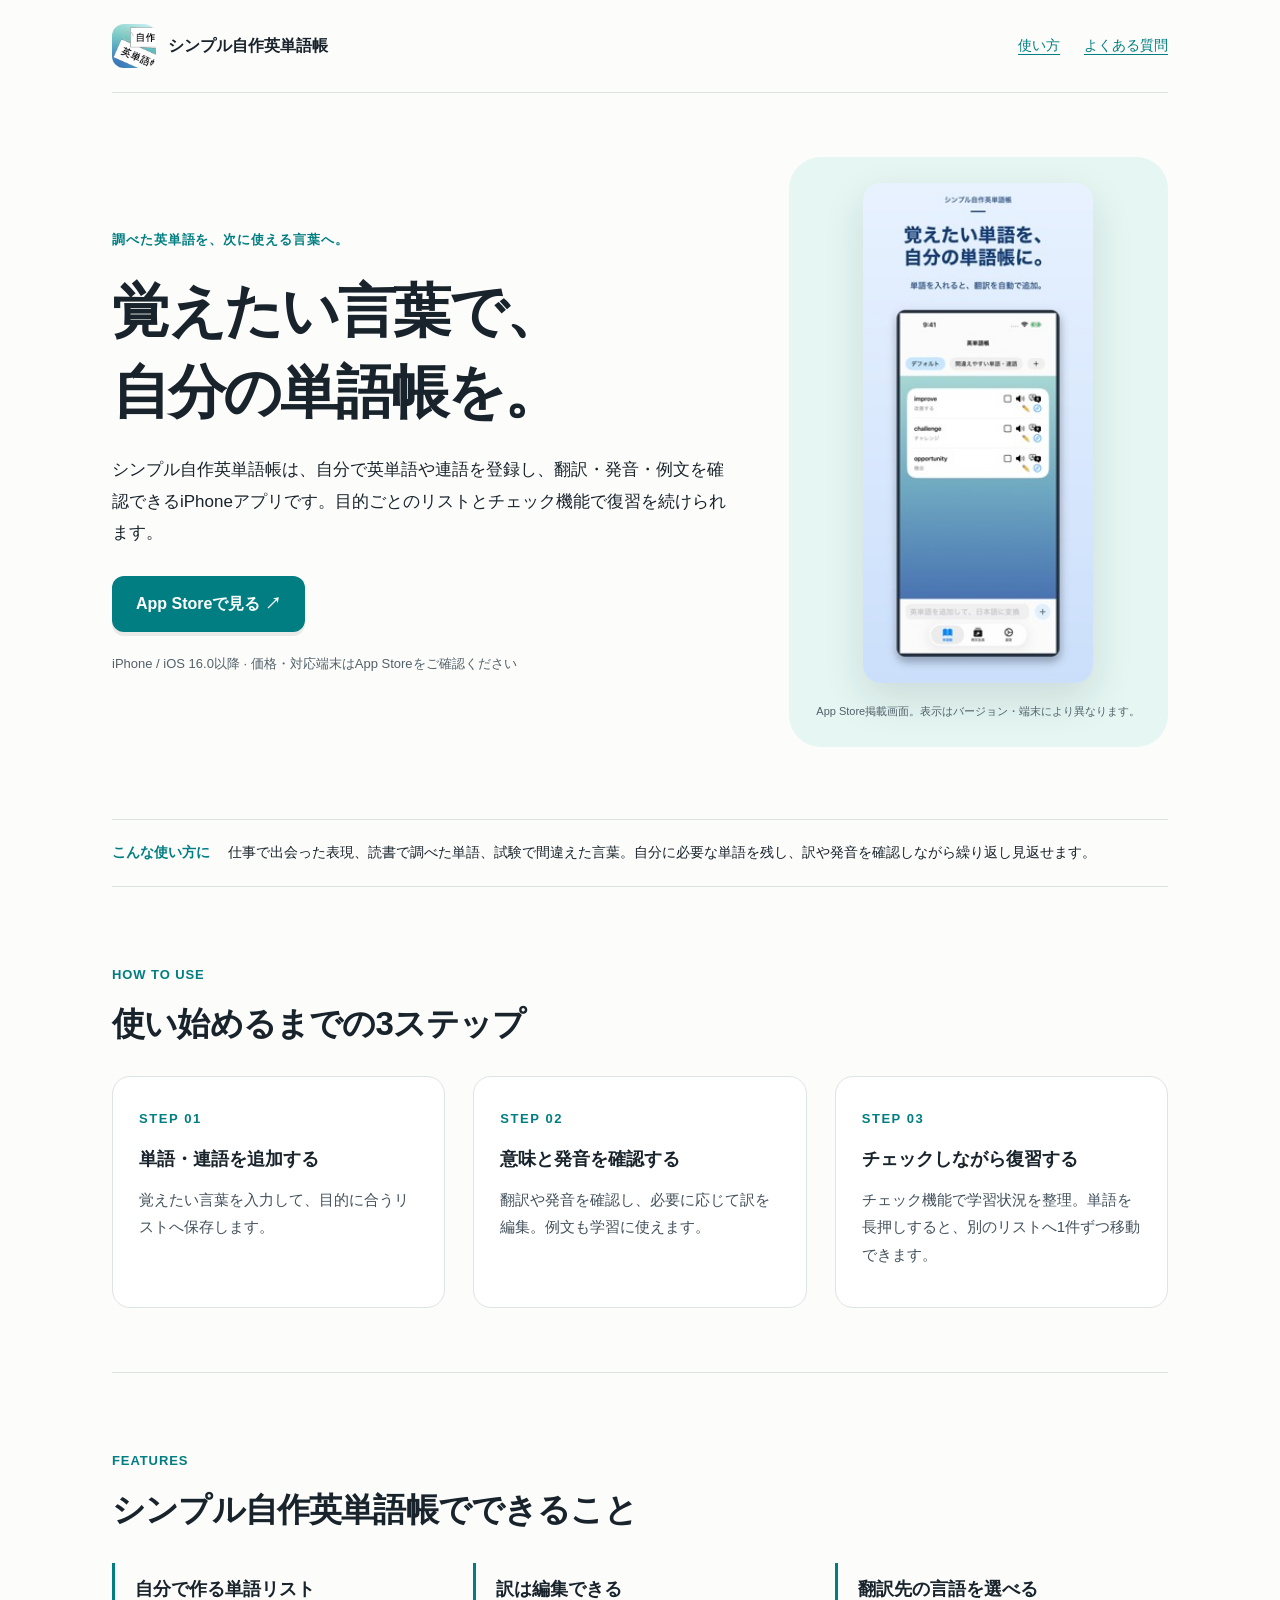
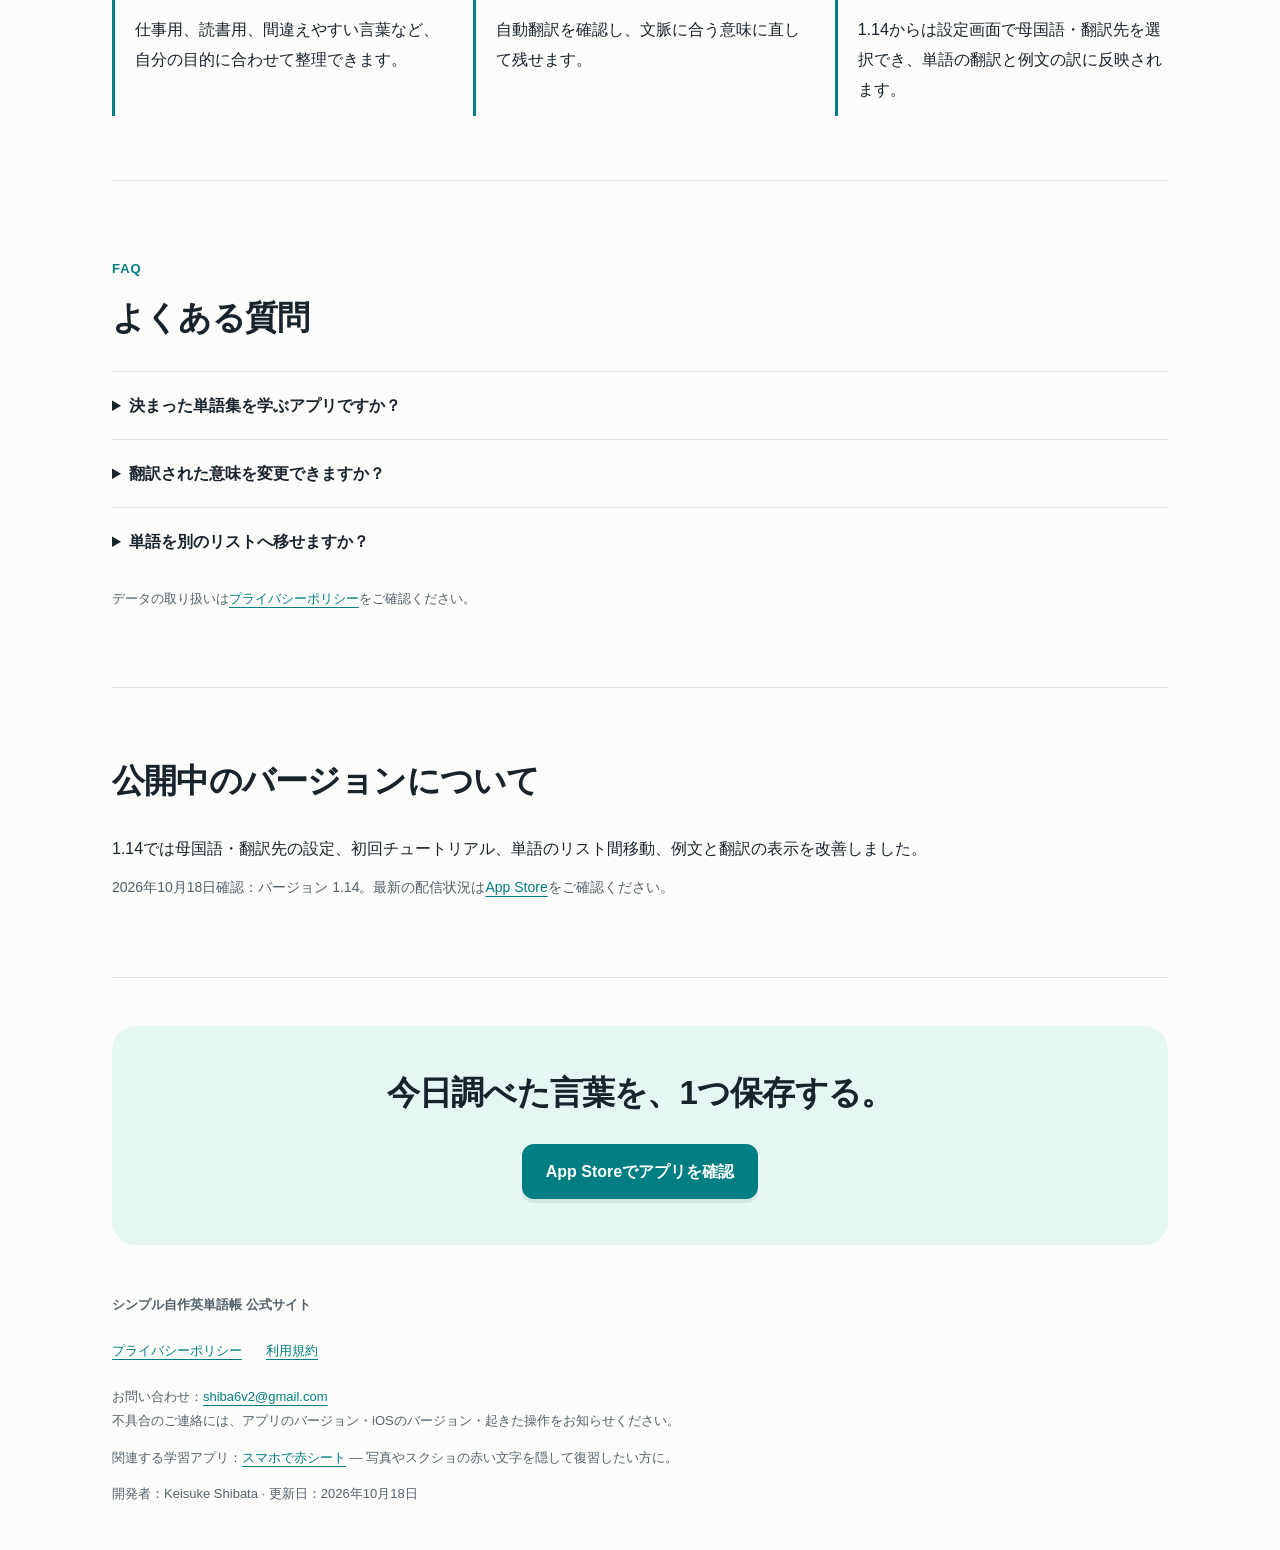
==== index.html @ 80a64bdb "Improve official app landing page and preserve canonical legal links" ====
<!doctype html>
<html lang="ja"><head>
<meta charset="utf-8"><meta name="viewport" content="width=device-width,initial-scale=1">
<title>シンプル自作英単語帳｜自分の単語リストに翻訳・発音・例文を</title><meta name="description" content="シンプル自作英単語帳は、自分で英単語や連語を登録し、翻訳・発音・例文を確認できるiPhoneアプリです。目的ごとのリストとチェック機能で復習を続けられます。">
<link rel="canonical" href="https://shiba6v.github.io/mywordbook-page/index.html"><meta name="theme-color" content="#007e81">
<meta property="og:type" content="website"><meta property="og:locale" content="ja_JP"><meta property="og:title" content="シンプル自作英単語帳｜自分の単語リストに翻訳・発音・例文を"><meta property="og:description" content="シンプル自作英単語帳は、自分で英単語や連語を登録し、翻訳・発音・例文を確認できるiPhoneアプリです。目的ごとのリストとチェック機能で復習を続けられます。"><meta property="og:url" content="https://shiba6v.github.io/mywordbook-page/index.html"><meta property="og:image" content="https://shiba6v.github.io/mywordbook-page/assets/icon.png"><meta name="twitter:card" content="summary">
<meta name="apple-itunes-app" content="app-id=6738002889"><link rel="icon" href="assets/icon.png"><link rel="stylesheet" href="site.css">
<script type="application/ld+json">{"@context": "https://schema.org", "@type": "SoftwareApplication", "name": "シンプル自作英単語帳", "description": "シンプル自作英単語帳は、自分で英単語や連語を登録し、翻訳・発音・例文を確認できるiPhoneアプリです。目的ごとのリストとチェック機能で復習を続けられます。", "url": "https://shiba6v.github.io/mywordbook-page/index.html", "downloadUrl": "https://apps.apple.com/jp/app/id6738002889", "operatingSystem": "iOS 16.0以降", "softwareVersion": "1.14", "image": "https://shiba6v.github.io/mywordbook-page/assets/preview.png", "inLanguage": "ja", "author": {"@type": "Person", "name": "Keisuke Shibata"}}</script>
</head><body style="--accent:#007e81;--tint:#e5f6f3">
<a href="#main" class="skip">本文へ進む</a><div class="wrap">
<header class="top"><a class="brand" href="https://shiba6v.github.io/mywordbook-page/index.html"><img src="assets/icon.png" width="44" height="44" alt="">シンプル自作英単語帳</a><nav class="nav" aria-label="メイン"><a href="#how">使い方</a><a href="#faq">よくある質問</a></nav></header>
<main id="main"><div class="hero"><div><p class="eyebrow">調べた英単語を、次に使える言葉へ。</p><h1>覚えたい言葉で、<br>自分の単語帳を。</h1><p class="intro">シンプル自作英単語帳は、自分で英単語や連語を登録し、翻訳・発音・例文を確認できるiPhoneアプリです。目的ごとのリストとチェック機能で復習を続けられます。</p><a class="button" href="https://apps.apple.com/jp/app/id6738002889">App Storeで見る <span aria-hidden="true">&nbsp;↗</span></a><p class="subtle">iPhone / iOS 16.0以降 · 価格・対応端末はApp Storeをご確認ください</p></div><div class="hero-art"><figure><img src="assets/preview.png" width="221" height="480" fetchpriority="high" alt="シンプル自作英単語帳のApp Store掲載画面" style="height:auto"><figcaption>App Store掲載画面。表示はバージョン・端末により異なります。</figcaption></figure></div></div>
<div class="band"><b>こんな使い方に</b><span>仕事で出会った表現、読書で調べた単語、試験で間違えた言葉。自分に必要な単語を残し、訳や発音を確認しながら繰り返し見返せます。</span></div>
<section id="how"><p class="eyebrow">HOW TO USE</p><h2>使い始めるまでの3ステップ</h2><div class="grid"><article class="card"><span class="number">STEP 01</span><h3>単語・連語を追加する</h3><p>覚えたい言葉を入力して、目的に合うリストへ保存します。</p></article><article class="card"><span class="number">STEP 02</span><h3>意味と発音を確認する</h3><p>翻訳や発音を確認し、必要に応じて訳を編集。例文も学習に使えます。</p></article><article class="card"><span class="number">STEP 03</span><h3>チェックしながら復習する</h3><p>チェック機能で学習状況を整理。単語を長押しすると、別のリストへ1件ずつ移動できます。</p></article></div></section>
<section><p class="eyebrow">FEATURES</p><h2>シンプル自作英単語帳でできること</h2><div class="grid features"><article><h3>自分で作る単語リスト</h3><p>仕事用、読書用、間違えやすい言葉など、自分の目的に合わせて整理できます。</p></article><article><h3>訳は編集できる</h3><p>自動翻訳を確認し、文脈に合う意味に直して残せます。</p></article><article><h3>翻訳先の言語を選べる</h3><p>1.14からは設定画面で母国語・翻訳先を選択でき、単語の翻訳と例文の訳に反映されます。</p></article></div></section>
<section id="faq"><p class="eyebrow">FAQ</p><h2>よくある質問</h2><details><summary>決まった単語集を学ぶアプリですか？</summary><p>自分で英単語や連語を登録して使うアプリです。覚えたい言葉を目的ごとのリストにまとめられます。</p></details><details><summary>翻訳された意味を変更できますか？</summary><p>はい。訳は編集できます。単語が使われた文脈を確認しながら、覚えたい意味に整えてください。</p></details><details><summary>単語を別のリストへ移せますか？</summary><p>配信中の1.14では、単語を長押しして1件ずつ別のリストへ移動できます。</p></details><p class="subtle">データの取り扱いは<a href="https://1r4ep9em3k.execute-api.ap-northeast-1.amazonaws.com/prod/legal/ios/privacy">プライバシーポリシー</a>をご確認ください。</p></section>
<section><h2>公開中のバージョンについて</h2><p>1.14では母国語・翻訳先の設定、初回チュートリアル、単語のリスト間移動、例文と翻訳の表示を改善しました。</p><p class="release">2026年10月18日確認：バージョン 1.14。最新の配信状況は<a href="https://apps.apple.com/jp/app/id6738002889">App Store</a>をご確認ください。</p></section>
<div class="end"><h2>今日調べた言葉を、1つ保存する。</h2><a class="button" href="https://apps.apple.com/jp/app/id6738002889">App Storeでアプリを確認</a></div></main>
<footer><strong>シンプル自作英単語帳 公式サイト</strong><nav aria-label="サポート・規約"><a href="https://1r4ep9em3k.execute-api.ap-northeast-1.amazonaws.com/prod/legal/ios/privacy">プライバシーポリシー</a><a href="https://1r4ep9em3k.execute-api.ap-northeast-1.amazonaws.com/prod/legal/ios/terms">利用規約</a></nav><p>お問い合わせ：<a href="mailto:shiba6v2@gmail.com">shiba6v2@gmail.com</a><br>不具合のご連絡には、アプリのバージョン・iOSのバージョン・起きた操作をお知らせください。</p><p>関連する学習アプリ：<a href="https://shiba6v.github.io/redsheet-support/">スマホで赤シート</a> — 写真やスクショの赤い文字を隠して復習したい方に。</p><p>開発者：Keisuke Shibata · 更新日：2026年10月18日</p></footer></div></body></html>
---- site.css ----
*{box-sizing:border-box}html{scroll-behavior:smooth;scroll-padding-top:24px}body{margin:0;background:#fcfcfa;color:#18232c;font:16px/1.85 -apple-system,BlinkMacSystemFont,"Hiragino Kaku Gothic ProN","Noto Sans JP",sans-serif}a{color:var(--accent);text-underline-offset:4px}a:focus-visible,summary:focus-visible{outline:3px solid var(--accent);outline-offset:5px}.wrap{max-width:1120px;margin:auto;padding:0 32px}.skip{position:absolute;top:-90px;left:12px;background:white;z-index:5}.skip:focus{top:12px}.top{display:flex;align-items:center;justify-content:space-between;gap:24px;padding:24px 0;border-bottom:1px solid #dce3e2}.brand{display:flex;gap:12px;align-items:center;color:inherit;text-decoration:none;font-weight:750;line-height:1.5}.brand img{border-radius:12px;width:44px;height:44px}.nav{display:flex;gap:24px;flex-shrink:0;font-size:14px}.hero{display:grid;grid-template-columns:1.3fr .8fr;gap:60px;align-items:center;padding:64px 0 72px}.eyebrow{font-size:13px;font-weight:750;color:var(--accent);letter-spacing:.07em}.hero h1{font-size:clamp(34px,4.8vw,58px);letter-spacing:-.04em;line-height:1.4;margin:18px 0 22px}.intro{font-size:17px;max-width:650px}.button{display:inline-flex;align-items:center;justify-content:center;padding:13px 24px;border-radius:12px;background:var(--accent);color:white;text-decoration:none;font-weight:700;margin:16px 0 8px;box-shadow:0 4px 0 #00000012}.button:hover{filter:brightness(.9)}.subtle{font-size:13px;color:#52616a}.hero-art{background:var(--tint);padding:26px;border-radius:32px;position:relative;text-align:center}.hero-art img{display:block;width:100%;max-width:230px;height:auto;margin:auto;border-radius:18px;box-shadow:0 16px 40px #17242a20}.hero-art figcaption{font-size:11px;color:#52616a;margin:18px 0 0}.hero-art figure{margin:0}.band{border-top:1px solid #dce3e2;border-bottom:1px solid #dce3e2;display:flex;gap:18px;align-items:baseline;padding:20px 0;font-size:14px}.band b{color:var(--accent);white-space:nowrap}section{padding:64px 0;border-bottom:1px solid #dce3e2}h2{font-size:clamp(24px,3vw,33px);line-height:1.5;margin:4px 0 28px;letter-spacing:-.025em}.lead{max-width:780px;font-size:18px}.grid{display:grid;grid-template-columns:repeat(3,1fr);gap:28px}.card{padding:26px;background:white;border:1px solid #dde4e4;border-radius:18px}.number{color:var(--accent);font-size:13px;font-weight:700;letter-spacing:.12em}h3{font-size:18px;line-height:1.6;margin:12px 0}p{margin:12px 0}.card p{font-size:15px;color:#43515c}.features article{padding:0 0 0 20px;border-left:3px solid var(--accent)}details{padding:20px 0;border-top:1px solid #dce3e2}details:last-child{border-bottom:1px solid #dce3e2}summary{cursor:pointer;font-weight:700;line-height:1.7}details p{max-width:850px;color:#43515c}.end{background:var(--tint);border-radius:24px;padding:38px;margin:48px 0;text-align:center}.end h2{margin-bottom:10px}footer{padding:0 0 32px;font-size:13px;color:#52616a}footer nav{display:flex;gap:12px 24px;flex-wrap:wrap;margin:22px 0}footer p{overflow-wrap:anywhere}.release{font-size:14px;color:#52616a}.related{display:flex;gap:12px;flex-wrap:wrap}.related a{font-size:14px} @media(max-width:720px){.wrap{padding:0 22px}.top{gap:14px;align-items:flex-start}.brand{font-size:13px}.brand img{width:36px;height:36px}.nav{gap:14px;font-size:12px}.nav a:first-child{display:none}.hero{grid-template-columns:1fr;padding:36px 0;gap:30px}.hero h1{font-size:38px}.hero-art{padding:24px}.hero-art img{max-width:216px}.grid{grid-template-columns:1fr;gap:18px}section{padding:40px 0}.band{display:block}.band b{display:block}.end{padding:28px 18px}.intro{font-size:16px}}@media(prefers-reduced-motion:reduce){html{scroll-behavior:auto}}
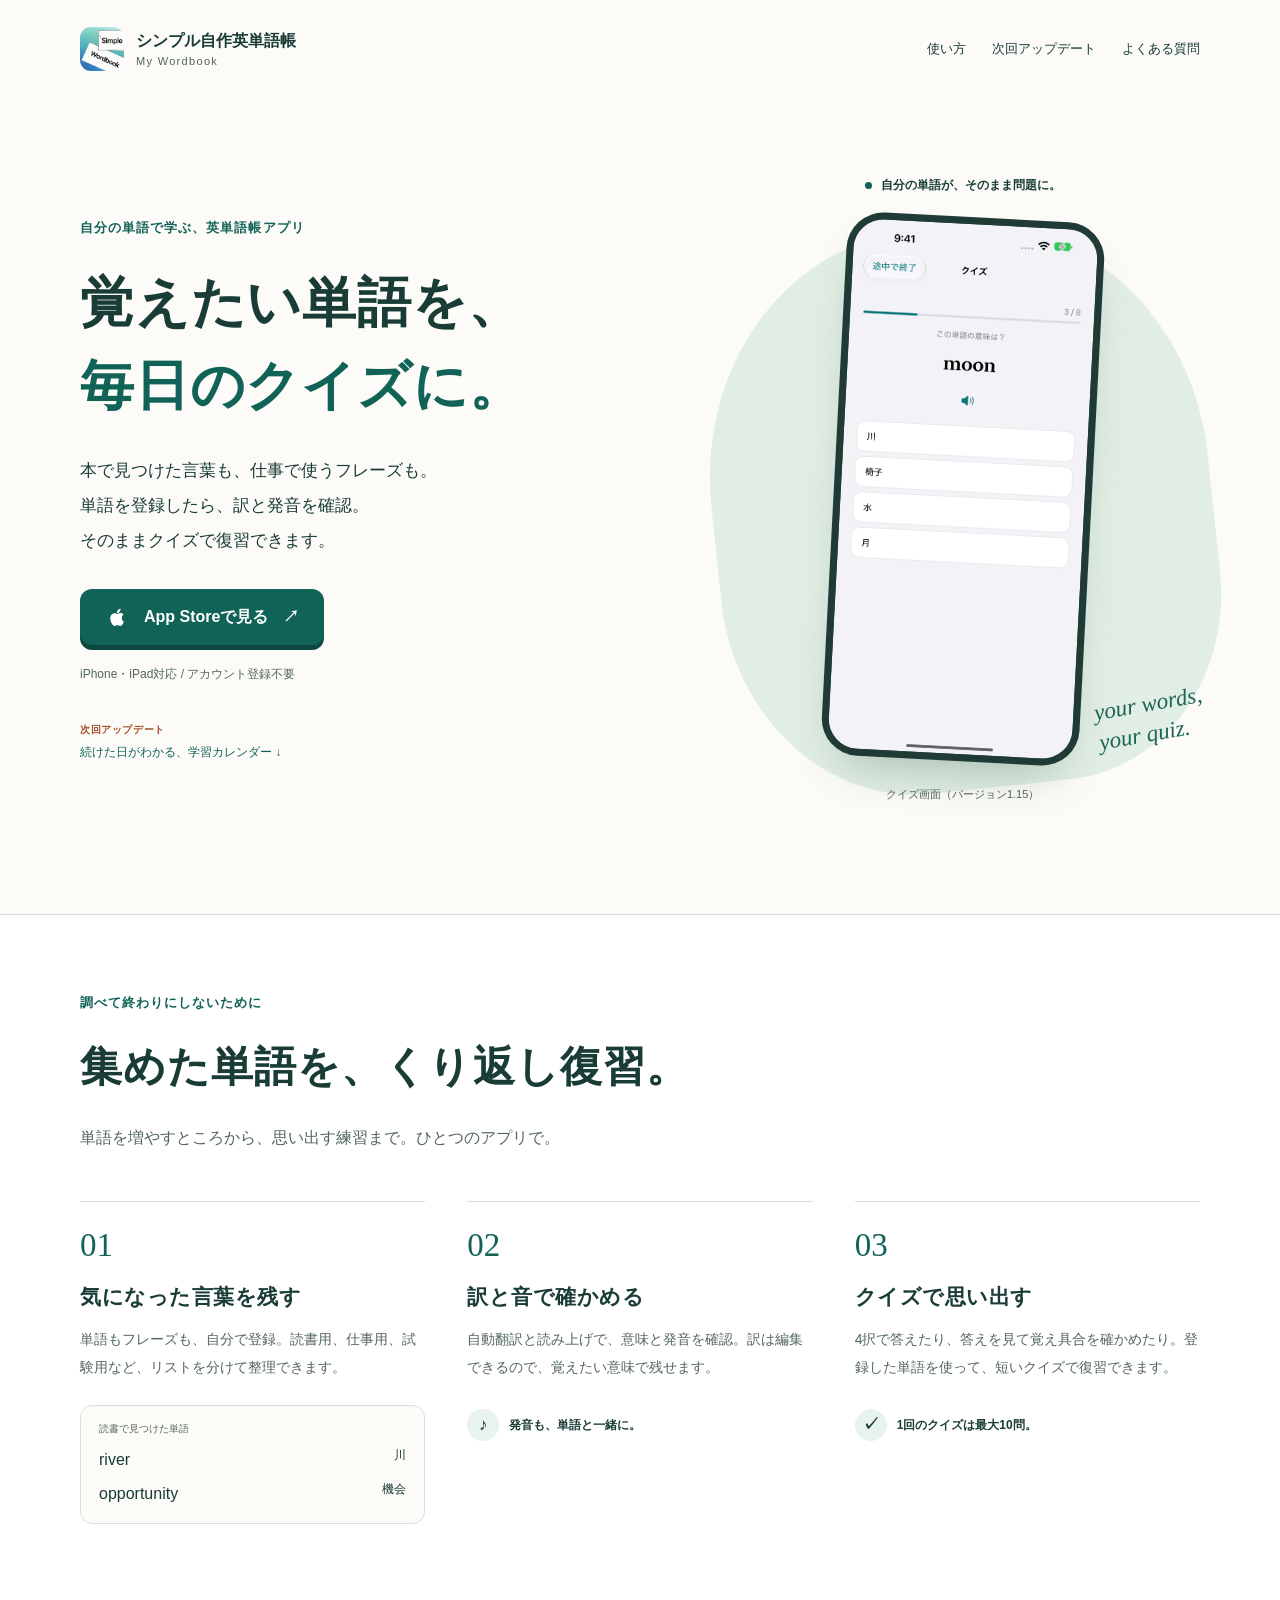
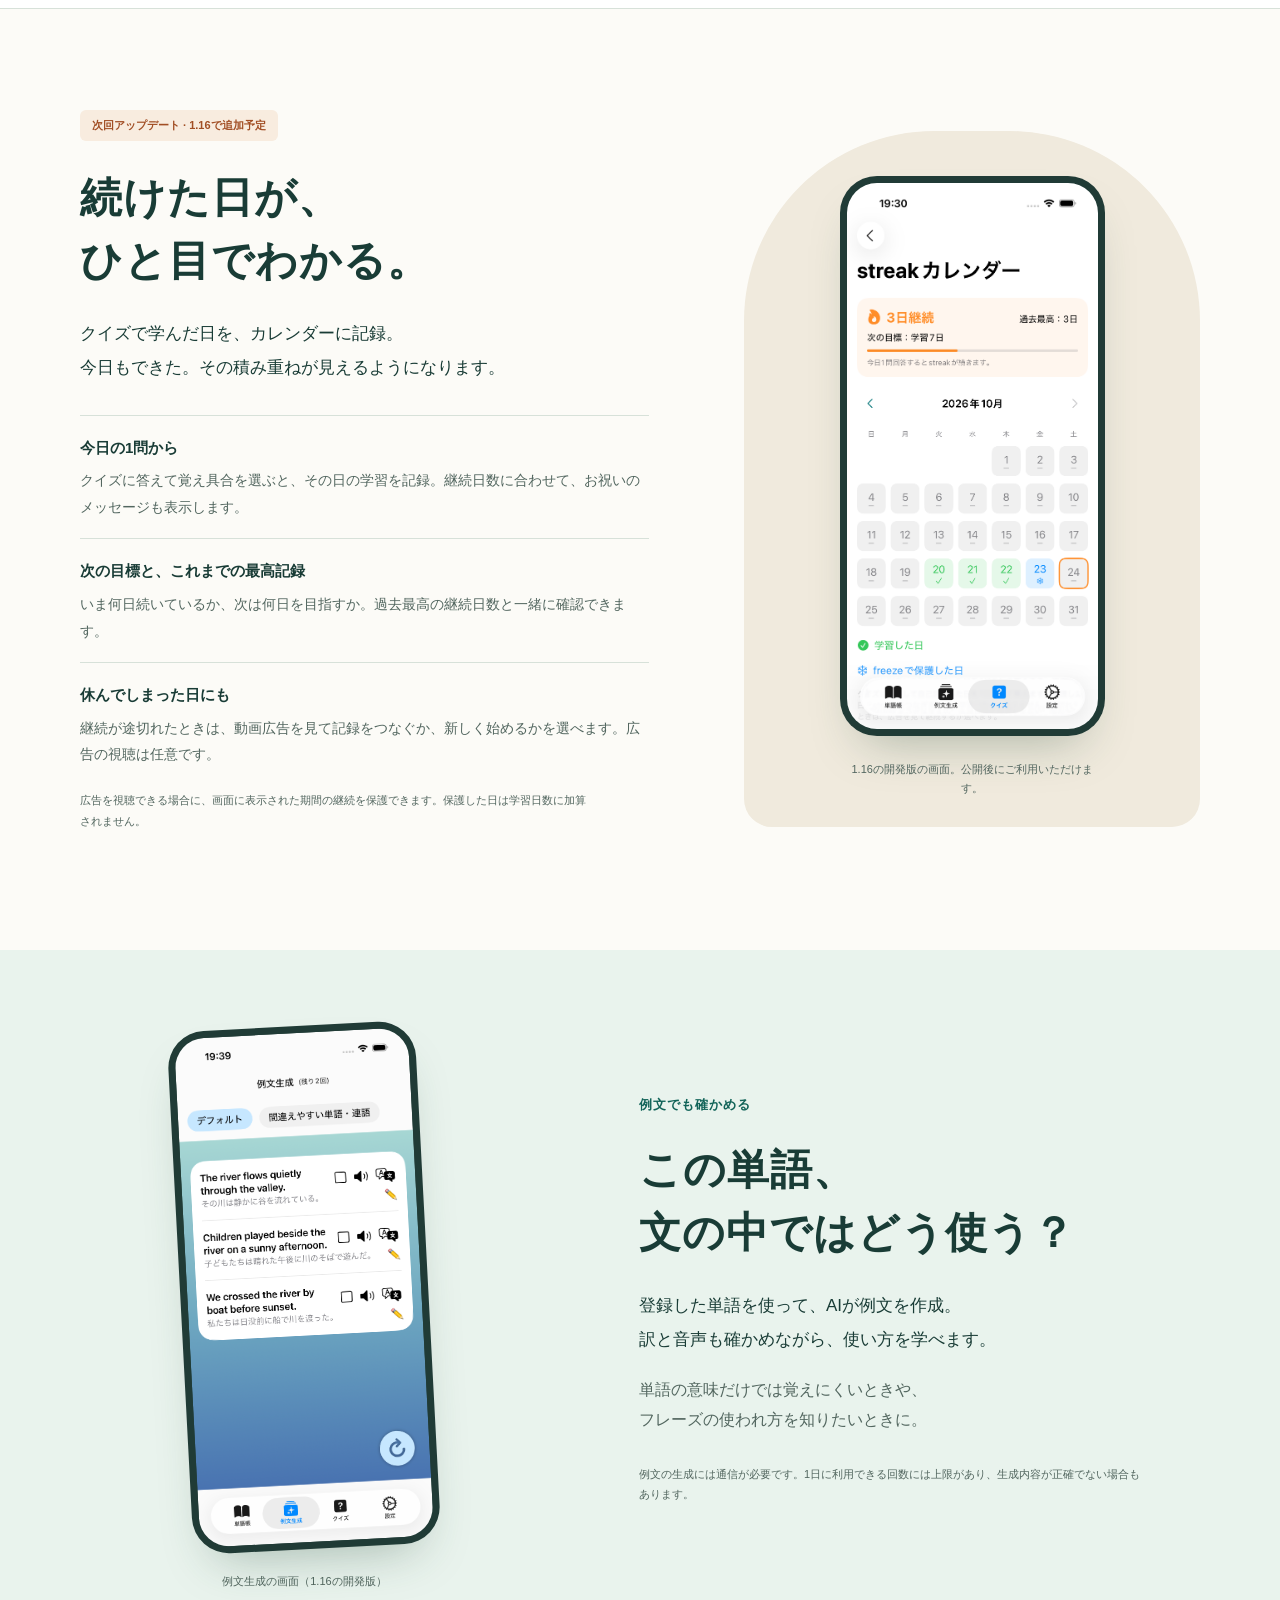
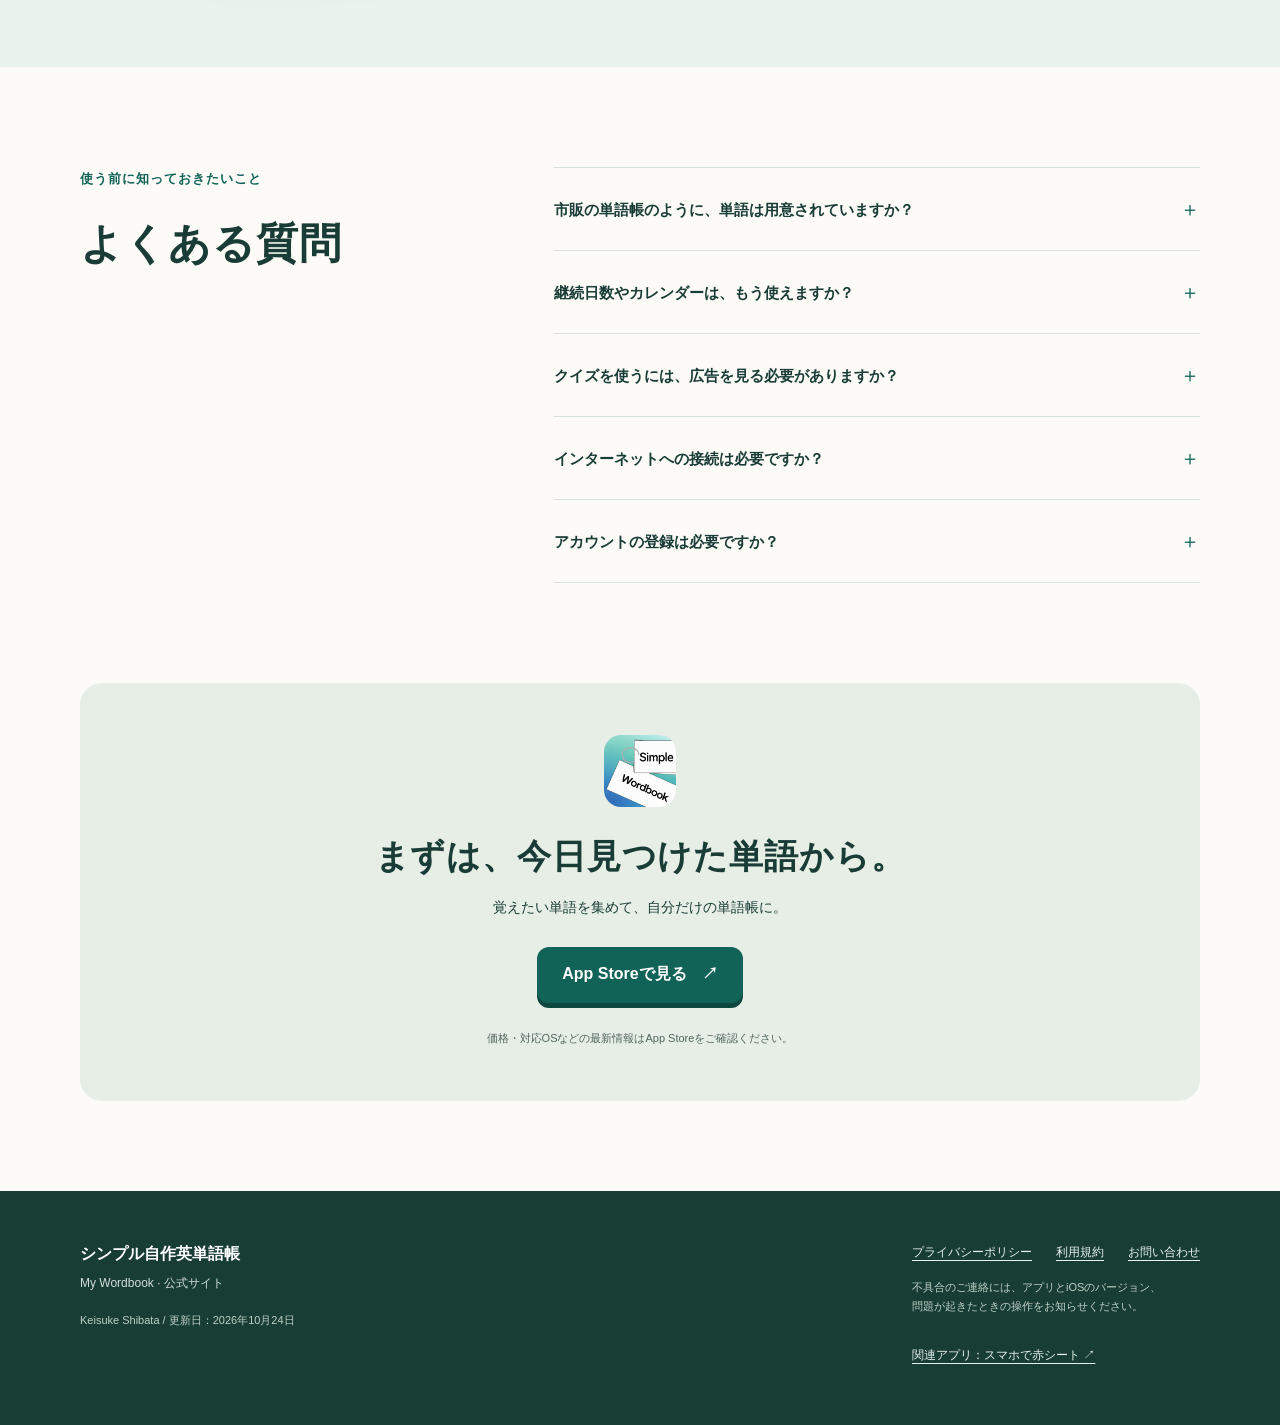
==== commit ee868358: "Refresh official site with quiz benefits and upcoming streak features" ====
--- a/index.html
+++ b/index.html
@@ -1,19 +1,89 @@
 <!doctype html>
-<html lang="ja"><head>
-<meta charset="utf-8"><meta name="viewport" content="width=device-width,initial-scale=1">
-<title>シンプル自作英単語帳｜自分の単語リストに翻訳・発音・例文を</title><meta name="description" content="シンプル自作英単語帳は、自分で英単語や連語を登録し、翻訳・発音・例文を確認できるiPhoneアプリです。目的ごとのリストとチェック機能で復習を続けられます。">
-<link rel="canonical" href="https://shiba6v.github.io/mywordbook-page/index.html"><meta name="theme-color" content="#007e81">
-<meta property="og:type" content="website"><meta property="og:locale" content="ja_JP"><meta property="og:title" content="シンプル自作英単語帳｜自分の単語リストに翻訳・発音・例文を"><meta property="og:description" content="シンプル自作英単語帳は、自分で英単語や連語を登録し、翻訳・発音・例文を確認できるiPhoneアプリです。目的ごとのリストとチェック機能で復習を続けられます。"><meta property="og:url" content="https://shiba6v.github.io/mywordbook-page/index.html"><meta property="og:image" content="https://shiba6v.github.io/mywordbook-page/assets/icon.png"><meta name="twitter:card" content="summary">
-<meta name="apple-itunes-app" content="app-id=6738002889"><link rel="icon" href="assets/icon.png"><link rel="stylesheet" href="site.css">
-<script type="application/ld+json">{"@context": "https://schema.org", "@type": "SoftwareApplication", "name": "シンプル自作英単語帳", "description": "シンプル自作英単語帳は、自分で英単語や連語を登録し、翻訳・発音・例文を確認できるiPhoneアプリです。目的ごとのリストとチェック機能で復習を続けられます。", "url": "https://shiba6v.github.io/mywordbook-page/index.html", "downloadUrl": "https://apps.apple.com/jp/app/id6738002889", "operatingSystem": "iOS 16.0以降", "softwareVersion": "1.14", "image": "https://shiba6v.github.io/mywordbook-page/assets/preview.png", "inLanguage": "ja", "author": {"@type": "Person", "name": "Keisuke Shibata"}}</script>
-</head><body style="--accent:#007e81;--tint:#e5f6f3">
-<a href="#main" class="skip">本文へ進む</a><div class="wrap">
-<header class="top"><a class="brand" href="https://shiba6v.github.io/mywordbook-page/index.html"><img src="assets/icon.png" width="44" height="44" alt="">シンプル自作英単語帳</a><nav class="nav" aria-label="メイン"><a href="#how">使い方</a><a href="#faq">よくある質問</a></nav></header>
-<main id="main"><div class="hero"><div><p class="eyebrow">調べた英単語を、次に使える言葉へ。</p><h1>覚えたい言葉で、<br>自分の単語帳を。</h1><p class="intro">シンプル自作英単語帳は、自分で英単語や連語を登録し、翻訳・発音・例文を確認できるiPhoneアプリです。目的ごとのリストとチェック機能で復習を続けられます。</p><a class="button" href="https://apps.apple.com/jp/app/id6738002889">App Storeで見る <span aria-hidden="true">&nbsp;↗</span></a><p class="subtle">iPhone / iOS 16.0以降 · 価格・対応端末はApp Storeをご確認ください</p></div><div class="hero-art"><figure><img src="assets/preview.png" width="221" height="480" fetchpriority="high" alt="シンプル自作英単語帳のApp Store掲載画面" style="height:auto"><figcaption>App Store掲載画面。表示はバージョン・端末により異なります。</figcaption></figure></div></div>
-<div class="band"><b>こんな使い方に</b><span>仕事で出会った表現、読書で調べた単語、試験で間違えた言葉。自分に必要な単語を残し、訳や発音を確認しながら繰り返し見返せます。</span></div>
-<section id="how"><p class="eyebrow">HOW TO USE</p><h2>使い始めるまでの3ステップ</h2><div class="grid"><article class="card"><span class="number">STEP 01</span><h3>単語・連語を追加する</h3><p>覚えたい言葉を入力して、目的に合うリストへ保存します。</p></article><article class="card"><span class="number">STEP 02</span><h3>意味と発音を確認する</h3><p>翻訳や発音を確認し、必要に応じて訳を編集。例文も学習に使えます。</p></article><article class="card"><span class="number">STEP 03</span><h3>チェックしながら復習する</h3><p>チェック機能で学習状況を整理。単語を長押しすると、別のリストへ1件ずつ移動できます。</p></article></div></section>
-<section><p class="eyebrow">FEATURES</p><h2>シンプル自作英単語帳でできること</h2><div class="grid features"><article><h3>自分で作る単語リスト</h3><p>仕事用、読書用、間違えやすい言葉など、自分の目的に合わせて整理できます。</p></article><article><h3>訳は編集できる</h3><p>自動翻訳を確認し、文脈に合う意味に直して残せます。</p></article><article><h3>翻訳先の言語を選べる</h3><p>1.14からは設定画面で母国語・翻訳先を選択でき、単語の翻訳と例文の訳に反映されます。</p></article></div></section>
-<section id="faq"><p class="eyebrow">FAQ</p><h2>よくある質問</h2><details><summary>決まった単語集を学ぶアプリですか？</summary><p>自分で英単語や連語を登録して使うアプリです。覚えたい言葉を目的ごとのリストにまとめられます。</p></details><details><summary>翻訳された意味を変更できますか？</summary><p>はい。訳は編集できます。単語が使われた文脈を確認しながら、覚えたい意味に整えてください。</p></details><details><summary>単語を別のリストへ移せますか？</summary><p>配信中の1.14では、単語を長押しして1件ずつ別のリストへ移動できます。</p></details><p class="subtle">データの取り扱いは<a href="https://1r4ep9em3k.execute-api.ap-northeast-1.amazonaws.com/prod/legal/ios/privacy">プライバシーポリシー</a>をご確認ください。</p></section>
-<section><h2>公開中のバージョンについて</h2><p>1.14では母国語・翻訳先の設定、初回チュートリアル、単語のリスト間移動、例文と翻訳の表示を改善しました。</p><p class="release">2026年10月18日確認：バージョン 1.14。最新の配信状況は<a href="https://apps.apple.com/jp/app/id6738002889">App Store</a>をご確認ください。</p></section>
-<div class="end"><h2>今日調べた言葉を、1つ保存する。</h2><a class="button" href="https://apps.apple.com/jp/app/id6738002889">App Storeでアプリを確認</a></div></main>
-<footer><strong>シンプル自作英単語帳 公式サイト</strong><nav aria-label="サポート・規約"><a href="https://1r4ep9em3k.execute-api.ap-northeast-1.amazonaws.com/prod/legal/ios/privacy">プライバシーポリシー</a><a href="https://1r4ep9em3k.execute-api.ap-northeast-1.amazonaws.com/prod/legal/ios/terms">利用規約</a></nav><p>お問い合わせ：<a href="mailto:shiba6v2@gmail.com">shiba6v2@gmail.com</a><br>不具合のご連絡には、アプリのバージョン・iOSのバージョン・起きた操作をお知らせください。</p><p>関連する学習アプリ：<a href="https://shiba6v.github.io/redsheet-support/">スマホで赤シート</a> — 写真やスクショの赤い文字を隠して復習したい方に。</p><p>開発者：Keisuke Shibata · 更新日：2026年10月18日</p></footer></div></body></html>+<html lang="ja">
+<head>
+  <meta charset="utf-8">
+  <meta name="viewport" content="width=device-width, initial-scale=1">
+  <title>シンプル自作英単語帳｜覚えたい単語を、毎日のクイズに。</title>
+  <meta name="description" content="本で見つけた言葉も、仕事で使うフレーズも。自分で登録した英単語の訳・発音を確認し、クイズで復習できるアプリです。次回アップデートでは、継続日数と学習カレンダーが加わります。">
+  <link rel="canonical" href="https://shiba6v.github.io/mywordbook-page/index.html">
+  <meta name="theme-color" content="#116358">
+  <meta property="og:type" content="website">
+  <meta property="og:locale" content="ja_JP">
+  <meta property="og:title" content="シンプル自作英単語帳｜覚えたい単語を、毎日のクイズに。">
+  <meta property="og:description" content="自分で集めた英単語を、訳・発音・例文で確認。そのままクイズで復習できます。">
+  <meta property="og:url" content="https://shiba6v.github.io/mywordbook-page/index.html">
+  <meta property="og:image" content="https://shiba6v.github.io/mywordbook-page/assets/app-icon.png">
+  <meta name="twitter:card" content="summary">
+  <meta name="apple-itunes-app" content="app-id=6738002889">
+  <link rel="icon" href="assets/app-icon.png">
+  <link rel="stylesheet" href="site.css">
+  <script type="application/ld+json">{"@context":"https://schema.org","@type":"SoftwareApplication","name":"シンプル自作英単語帳","applicationCategory":"EducationalApplication","description":"自分で英単語やフレーズを登録し、翻訳・発音・例文の確認とクイズでの復習ができるアプリ。","url":"https://shiba6v.github.io/mywordbook-page/index.html","downloadUrl":"https://apps.apple.com/jp/app/id6738002889","operatingSystem":"iOS 16.0以降","image":"https://shiba6v.github.io/mywordbook-page/assets/app-icon.png","inLanguage":"ja","author":{"@type":"Person","name":"Keisuke Shibata"}}</script>
+</head>
+<body>
+  <a class="skip" href="#main">本文へ進む</a>
+  <header class="site-header wrap">
+    <a class="brand" href="./index.html"><img src="assets/app-icon.png" width="44" height="44" alt=""><span>シンプル自作英単語帳<small>My Wordbook</small></span></a>
+    <nav aria-label="メインナビゲーション"><a href="#quiz">使い方</a><a href="#streak">次回アップデート</a><a href="#faq">よくある質問</a></nav>
+  </header>
+  <main id="main">
+    <section class="hero wrap" aria-labelledby="hero-title">
+      <div class="hero-copy">
+        <p class="eyebrow">自分の単語で学ぶ、英単語帳アプリ</p>
+        <h1 id="hero-title">覚えたい単語を、<br><span>毎日のクイズに。</span></h1>
+        <p class="lead">本で見つけた言葉も、仕事で使うフレーズも。<br class="desktop-break">単語を登録したら、訳と発音を確認。<br class="desktop-break">そのままクイズで復習できます。</p>
+        <a class="button" href="https://apps.apple.com/jp/app/id6738002889"><svg viewBox="0 0 24 24" aria-hidden="true"><path d="M16.8 12.8c0-2 1.6-3 1.7-3.1-1-1.4-2.5-1.6-3-1.6-1.3-.1-2.5.8-3.1.8-.7 0-1.7-.8-2.8-.7-1.5 0-2.8.8-3.6 2.1-1.5 2.6-.4 6.5 1.1 8.6.7 1 1.5 2.1 2.6 2 1-.1 1.4-.7 2.8-.7 1.3 0 1.7.7 2.8.7s1.8-1 2.5-2c.8-1.1 1.1-2.2 1.1-2.3-.1 0-2.1-.8-2.1-3.8ZM14.6 6.8c.6-.8 1.1-1.9 1-3-.9 0-2 .6-2.7 1.4-.6.7-1.2 1.8-1 2.9 1 .1 2.1-.5 2.7-1.3Z"/></svg>App Storeで見る<span aria-hidden="true">↗</span></a>
+        <p class="download-note">iPhone・iPad対応 / アカウント登録不要</p>
+        <a class="update-link" href="#streak"><span>次回アップデート</span> 続けた日がわかる、学習カレンダー <span aria-hidden="true">↓</span></a>
+      </div>
+      <div class="hero-visual">
+        <div class="visual-label"><span class="dot"></span> 自分の単語が、そのまま問題に。</div>
+        <figure class="phone hero-phone"><img src="assets/quiz.png" width="1320" height="2868" fetchpriority="high" alt="4択クイズの画面。英単語moonに対して、川・椅子・水・月の選択肢が表示されています。"></figure>
+        <p class="visual-caption">クイズ画面（バージョン1.15）</p>
+        <span class="word-mark" aria-hidden="true">your words,<br>your quiz.</span>
+      </div>
+    </section>
+
+    <section class="how-section" id="quiz" aria-labelledby="how-title">
+      <div class="wrap">
+        <div class="section-heading"><p class="eyebrow">調べて終わりにしないために</p><h2 id="how-title">集めた単語を、<br class="mobile-break">くり返し復習。</h2><p>単語を増やすところから、思い出す練習まで。ひとつのアプリで。</p></div>
+        <div class="steps">
+          <article><span class="step-number">01</span><h3>気になった言葉を残す</h3><p>単語もフレーズも、自分で登録。読書用、仕事用、試験用など、リストを分けて整理できます。</p><div class="word-example" aria-hidden="true"><span>読書で見つけた単語</span><strong>river <small>川</small></strong><strong>opportunity <small>機会</small></strong></div></article>
+          <article><span class="step-number">02</span><h3>訳と音で確かめる</h3><p>自動翻訳と読み上げで、意味と発音を確認。訳は編集できるので、覚えたい意味で残せます。</p><div class="feature-note"><span aria-hidden="true">♪</span> 発音も、単語と一緒に。</div></article>
+          <article><span class="step-number">03</span><h3>クイズで思い出す</h3><p>4択で答えたり、答えを見て覚え具合を確かめたり。登録した単語を使って、短いクイズで復習できます。</p><div class="feature-note"><span aria-hidden="true">✓</span> 1回のクイズは最大10問。</div></article>
+        </div>
+      </div>
+    </section>
+
+    <section class="streak-section wrap" id="streak" aria-labelledby="streak-title">
+      <div class="streak-copy">
+        <p class="release-label">次回アップデート · 1.16で追加予定</p>
+        <h2 id="streak-title">続けた日が、<br>ひと目でわかる。</h2>
+        <p class="section-lead">クイズで学んだ日を、カレンダーに記録。<br>今日もできた。その積み重ねが見えるようになります。</p>
+        <dl class="streak-benefits">
+          <div><dt>今日の1問から</dt><dd>クイズに答えて覚え具合を選ぶと、その日の学習を記録。継続日数に合わせて、お祝いのメッセージも表示します。</dd></div>
+          <div><dt>次の目標と、これまでの最高記録</dt><dd>いま何日続いているか、次は何日を目指すか。過去最高の継続日数と一緒に確認できます。</dd></div>
+          <div><dt>休んでしまった日にも</dt><dd>継続が途切れたときは、動画広告を見て記録をつなぐか、新しく始めるかを選べます。広告の視聴は任意です。</dd></div>
+        </dl>
+        <p class="fine-print">広告を視聴できる場合に、画面に表示された期間の継続を保護できます。保護した日は学習日数に加算されません。</p>
+      </div>
+      <figure class="streak-visual"><div class="phone"><img src="assets/streak-calendar.png" width="1206" height="2622" loading="lazy" alt="学習カレンダー。3日継続、過去最高3日、次の目標7日と、学習した日・保護した日が表示されています。"></div><figcaption>1.16の開発版の画面。公開後にご利用いただけます。</figcaption></figure>
+    </section>
+
+    <section class="examples-section" aria-labelledby="examples-title"><div class="wrap examples-layout">
+      <figure class="example-visual"><div class="phone"><img src="assets/examples.png" width="1206" height="2622" loading="lazy" alt="riverを使った英語の例文と日本語訳が並ぶ画面。発音を聞くボタンもあります。"></div><figcaption>例文生成の画面（1.16の開発版）</figcaption></figure>
+      <div><p class="eyebrow">例文でも確かめる</p><h2 id="examples-title">この単語、<br>文の中ではどう使う？</h2><p class="section-lead">登録した単語を使って、AIが例文を作成。<br>訳と音声も確かめながら、使い方を学べます。</p><p>単語の意味だけでは覚えにくいときや、<br class="desktop-break">フレーズの使われ方を知りたいときに。</p><p class="fine-print">例文の生成には通信が必要です。1日に利用できる回数には上限があり、生成内容が正確でない場合もあります。</p></div>
+    </div></section>
+
+    <section class="faq-section wrap" id="faq" aria-labelledby="faq-title"><div><p class="eyebrow">使う前に知っておきたいこと</p><h2 id="faq-title">よくある質問</h2></div><div class="faq-list">
+      <details><summary>市販の単語帳のように、単語は用意されていますか？</summary><p>自分で英単語やフレーズを登録して使うアプリです。本や授業で出会った言葉など、自分が覚えたい単語をリストにまとめられます。</p></details>
+      <details><summary>継続日数やカレンダーは、もう使えますか？</summary><p>バージョン1.16での公開を予定しています。このページでは開発版の画面を紹介しています。現在の配信バージョンは<a href="https://apps.apple.com/jp/app/id6738002889">App Store</a>をご確認ください。</p></details>
+      <details><summary>クイズを使うには、広告を見る必要がありますか？</summary><p>通常のクイズ学習に、動画広告の視聴は必要ありません。1.16では、途切れた継続記録を保護したいときに限り、動画広告を見るかどうかを選べるようになります。広告が表示できない場合もあります。</p></details>
+      <details><summary>インターネットへの接続は必要ですか？</summary><p>自動翻訳や例文の生成、動画広告の読み込みには通信が必要です。登録済みの単語と訳を使うクイズは、オフラインでも取り組めます。</p></details>
+      <details><summary>アカウントの登録は必要ですか？</summary><p>アカウントを作らずに使い始められます。データの取り扱いは<a href="https://1r4ep9em3k.execute-api.ap-northeast-1.amazonaws.com/prod/legal/ios/privacy">プライバシーポリシー</a>をご確認ください。</p></details>
+    </div></section>
+
+    <section class="closing wrap" aria-labelledby="closing-title"><img src="assets/app-icon.png" width="72" height="72" alt="" loading="lazy"><h2 id="closing-title">まずは、今日見つけた単語から。</h2><p>覚えたい単語を集めて、自分だけの単語帳に。</p><a class="button" href="https://apps.apple.com/jp/app/id6738002889">App Storeで見る <span aria-hidden="true">↗</span></a><p class="fine-print">価格・対応OSなどの最新情報はApp Storeをご確認ください。</p></section>
+  </main>
+  <footer class="site-footer"><div class="wrap footer-layout"><div><strong>シンプル自作英単語帳</strong><p>My Wordbook · 公式サイト</p><p class="footer-small">Keisuke Shibata / 更新日：2026年10月24日</p></div><div><nav aria-label="サポートと規約"><a href="https://1r4ep9em3k.execute-api.ap-northeast-1.amazonaws.com/prod/legal/ios/privacy">プライバシーポリシー</a><a href="https://1r4ep9em3k.execute-api.ap-northeast-1.amazonaws.com/prod/legal/ios/terms">利用規約</a><a href="mailto:shiba6v2@gmail.com">お問い合わせ</a></nav><p class="footer-small">不具合のご連絡には、アプリとiOSのバージョン、<br>問題が起きたときの操作をお知らせください。</p><a class="related-link" href="https://shiba6v.github.io/redsheet-support/">関連アプリ：スマホで赤シート ↗</a></div></div></footer>
+</body>
+</html>
--- a/site.css
+++ b/site.css
@@ -1 +1,7 @@
-*{box-sizing:border-box}html{scroll-behavior:smooth;scroll-padding-top:24px}body{margin:0;background:#fcfcfa;color:#18232c;font:16px/1.85 -apple-system,BlinkMacSystemFont,"Hiragino Kaku Gothic ProN","Noto Sans JP",sans-serif}a{color:var(--accent);text-underline-offset:4px}a:focus-visible,summary:focus-visible{outline:3px solid var(--accent);outline-offset:5px}.wrap{max-width:1120px;margin:auto;padding:0 32px}.skip{position:absolute;top:-90px;left:12px;background:white;z-index:5}.skip:focus{top:12px}.top{display:flex;align-items:center;justify-content:space-between;gap:24px;padding:24px 0;border-bottom:1px solid #dce3e2}.brand{display:flex;gap:12px;align-items:center;color:inherit;text-decoration:none;font-weight:750;line-height:1.5}.brand img{border-radius:12px;width:44px;height:44px}.nav{display:flex;gap:24px;flex-shrink:0;font-size:14px}.hero{display:grid;grid-template-columns:1.3fr .8fr;gap:60px;align-items:center;padding:64px 0 72px}.eyebrow{font-size:13px;font-weight:750;color:var(--accent);letter-spacing:.07em}.hero h1{font-size:clamp(34px,4.8vw,58px);letter-spacing:-.04em;line-height:1.4;margin:18px 0 22px}.intro{font-size:17px;max-width:650px}.button{display:inline-flex;align-items:center;justify-content:center;padding:13px 24px;border-radius:12px;background:var(--accent);color:white;text-decoration:none;font-weight:700;margin:16px 0 8px;box-shadow:0 4px 0 #00000012}.button:hover{filter:brightness(.9)}.subtle{font-size:13px;color:#52616a}.hero-art{background:var(--tint);padding:26px;border-radius:32px;position:relative;text-align:center}.hero-art img{display:block;width:100%;max-width:230px;height:auto;margin:auto;border-radius:18px;box-shadow:0 16px 40px #17242a20}.hero-art figcaption{font-size:11px;color:#52616a;margin:18px 0 0}.hero-art figure{margin:0}.band{border-top:1px solid #dce3e2;border-bottom:1px solid #dce3e2;display:flex;gap:18px;align-items:baseline;padding:20px 0;font-size:14px}.band b{color:var(--accent);white-space:nowrap}section{padding:64px 0;border-bottom:1px solid #dce3e2}h2{font-size:clamp(24px,3vw,33px);line-height:1.5;margin:4px 0 28px;letter-spacing:-.025em}.lead{max-width:780px;font-size:18px}.grid{display:grid;grid-template-columns:repeat(3,1fr);gap:28px}.card{padding:26px;background:white;border:1px solid #dde4e4;border-radius:18px}.number{color:var(--accent);font-size:13px;font-weight:700;letter-spacing:.12em}h3{font-size:18px;line-height:1.6;margin:12px 0}p{margin:12px 0}.card p{font-size:15px;color:#43515c}.features article{padding:0 0 0 20px;border-left:3px solid var(--accent)}details{padding:20px 0;border-top:1px solid #dce3e2}details:last-child{border-bottom:1px solid #dce3e2}summary{cursor:pointer;font-weight:700;line-height:1.7}details p{max-width:850px;color:#43515c}.end{background:var(--tint);border-radius:24px;padding:38px;margin:48px 0;text-align:center}.end h2{margin-bottom:10px}footer{padding:0 0 32px;font-size:13px;color:#52616a}footer nav{display:flex;gap:12px 24px;flex-wrap:wrap;margin:22px 0}footer p{overflow-wrap:anywhere}.release{font-size:14px;color:#52616a}.related{display:flex;gap:12px;flex-wrap:wrap}.related a{font-size:14px} @media(max-width:720px){.wrap{padding:0 22px}.top{gap:14px;align-items:flex-start}.brand{font-size:13px}.brand img{width:36px;height:36px}.nav{gap:14px;font-size:12px}.nav a:first-child{display:none}.hero{grid-template-columns:1fr;padding:36px 0;gap:30px}.hero h1{font-size:38px}.hero-art{padding:24px}.hero-art img{max-width:216px}.grid{grid-template-columns:1fr;gap:18px}section{padding:40px 0}.band{display:block}.band b{display:block}.end{padding:28px 18px}.intro{font-size:16px}}@media(prefers-reduced-motion:reduce){html{scroll-behavior:auto}}+@charset "UTF-8";
+:root{--ink:#193c36;--muted:#52665f;--green:#116358;--mint:#e9f3ed;--paper:#fcfbf7;--line:#d7e1d9;--orange:#a14e24;--radius:22px}*{box-sizing:border-box}html{scroll-behavior:smooth;scroll-padding-top:24px}body{margin:0;background:var(--paper);color:var(--ink);font-family:-apple-system,BlinkMacSystemFont,"Hiragino Kaku Gothic ProN","Yu Gothic",Meiryo,sans-serif;font-size:16px;line-height:1.9;-webkit-font-smoothing:antialiased}a{color:var(--green);text-underline-offset:4px}a:hover{text-decoration-thickness:2px}a:focus-visible,summary:focus-visible{outline:3px solid #b65524;outline-offset:5px}img{display:block;max-width:100%;height:auto}figure{margin:0}h1,h2,h3,p{margin-top:0}h1,h2,h3{line-height:1.5;font-weight:750;letter-spacing:.025em}h2{font-size:clamp(28px,3.3vw,43px);margin-bottom:24px}h3{font-size:21px}p{margin-bottom:18px}.wrap{width:min(1120px,calc(100% - 64px));margin-inline:auto}.skip{position:absolute;top:-100px;left:20px;background:white;z-index:10;padding:10px}.skip:focus{top:12px}.site-header{display:flex;justify-content:space-between;align-items:center;gap:24px;padding-block:27px}.brand{display:flex;align-items:center;gap:12px;color:var(--ink);text-decoration:none;font-size:16px;font-weight:700;line-height:1.5;flex-shrink:0}.brand img{border-radius:11px}.brand small{display:block;font-size:11px;font-weight:500;letter-spacing:.12em;color:var(--muted)}.site-header nav{display:flex;gap:26px}.site-header nav a{display:flex;align-items:center;min-height:44px;text-decoration:none;font-size:13px;color:var(--ink)}.hero{display:grid;grid-template-columns:1.25fr 1fr;align-items:center;gap:52px;padding-top:48px;padding-bottom:80px}.eyebrow{font-size:13px;font-weight:700;color:var(--green);letter-spacing:.08em;margin-bottom:20px}h1{font-size:clamp(34px,4.2vw,54px);letter-spacing:.015em;line-height:1.55;margin-bottom:27px}h1 span{color:var(--green)}.lead{font-size:17px;line-height:2.05;margin-bottom:30px}.button{display:inline-flex;justify-content:center;align-items:center;gap:15px;min-height:56px;padding:12px 25px;border-radius:12px;background:var(--green);color:white;text-decoration:none;font-size:16px;font-weight:700;box-shadow:0 5px 0 #0c483f}.button:hover{background:#0b5147;transform:translateY(-1px)}.button svg{fill:currentColor;width:24px;height:24px}.download-note{font-size:12px;color:var(--muted);margin-top:18px}.update-link{display:block;margin-top:34px;font-size:12px;text-decoration:none;line-height:2}.update-link>span:first-child{display:block;font-size:10px;font-weight:700;letter-spacing:.06em;color:var(--orange)}.hero-visual{position:relative;isolation:isolate;padding:28px 34px 12px;display:flex;flex-direction:column;align-items:center;min-width:0}.hero-visual:before{content:"";position:absolute;z-index:-1;inset:82px -12px 45px;background:#e1eee5;border-radius:45% 45% 34% 38%;transform:rotate(-6deg)}.visual-label{font-size:12px;font-weight:700;display:flex;align-items:center;gap:9px;white-space:nowrap;margin-bottom:20px}.dot{width:7px;height:7px;background:var(--green);border-radius:50%}.phone{width:260px;padding:7px;background:#203b36;border-radius:37px;box-shadow:0 25px 50px -23px #254b385e;overflow:hidden}.phone img{width:100%;border-radius:30px}.hero-phone{width:258px;transform:rotate(3deg)}.visual-caption,figcaption{font-size:11px;color:var(--muted);margin-top:24px;text-align:center;line-height:1.7}.word-mark{position:absolute;right:-5px;bottom:85px;font-family:Georgia,serif;font-size:23px;font-style:italic;line-height:1.3;color:#1c6554;transform:rotate(-10deg)}.how-section{background:white;border-block:1px solid var(--line);padding-block:76px 84px}.section-heading p:last-child{color:var(--muted)}.steps{display:grid;grid-template-columns:repeat(3,1fr);gap:42px;margin-top:48px}.steps article{position:relative;padding-top:22px;border-top:1px solid var(--line)}.step-number{display:block;font-family:Georgia,serif;font-size:33px;color:var(--green);margin-bottom:14px;line-height:1.3}.steps h3{margin-bottom:14px}.steps p{font-size:14px;color:var(--muted);line-height:1.95}.word-example{background:var(--paper);border:1px solid var(--line);border-radius:12px;padding:13px 18px;margin-top:24px}.word-example>span{display:block;font-size:10px;color:var(--muted);margin-bottom:5px}.word-example strong{display:flex;justify-content:space-between;font-size:16px;line-height:2.1;font-weight:500}.word-example small{font-size:12px}.feature-note{font-size:12px;font-weight:600;margin-top:28px;display:flex;align-items:center;gap:10px}.feature-note>span{display:inline-grid;place-items:center;width:32px;height:32px;border-radius:50%;background:var(--mint);font-size:17px}.streak-section{display:grid;grid-template-columns:1.25fr 1fr;gap:95px;align-items:center;padding-block:100px}.release-label{display:inline-block;color:var(--orange);background:#f8ecdf;border-radius:6px;padding:5px 12px;font-size:11px;font-weight:700;margin-bottom:25px}.section-lead{font-size:17px;line-height:2}.streak-benefits{margin-top:30px}.streak-benefits div{border-top:1px solid var(--line);padding:18px 0 0;margin-top:18px}.streak-benefits dt{font-weight:700;font-size:15px;margin-bottom:5px}.streak-benefits dd{margin:0;font-size:14px;color:var(--muted);line-height:1.9}.fine-print{font-size:11px;color:var(--muted);line-height:1.9;max-width:46em}.streak-copy>.fine-print{margin-top:22px}.streak-visual{display:grid;justify-items:center;padding:45px 24px 30px;background:#f0eadd;border-radius:190px 190px 28px 28px}.streak-visual .phone{width:265px}.streak-visual figcaption{max-width:260px}.examples-section{background:var(--mint);padding-block:76px;overflow:hidden}.examples-layout{display:grid;grid-template-columns:1fr 1.25fr;gap:110px;align-items:center}.example-visual{justify-self:center}.example-visual .phone{width:248px;transform:rotate(-3deg)}.examples-layout>div>p:not(.eyebrow):not(.section-lead){color:var(--muted)}.examples-layout .fine-print{margin-top:28px}.faq-section{display:grid;grid-template-columns:1fr 1.6fr;gap:70px;padding-block:100px}.faq-list{border-top:1px solid var(--line)}details{border-bottom:1px solid var(--line)}summary{cursor:pointer;list-style:none;display:flex;align-items:center;justify-content:space-between;gap:20px;padding:23px 0;font-size:15px;font-weight:600;line-height:1.8}summary::-webkit-details-marker{display:none}summary:after{content:"＋";font-size:20px;font-weight:400;flex-shrink:0;color:var(--green)}details[open] summary:after{content:"−"}details p{font-size:14px;color:var(--muted);margin-bottom:24px;padding-right:35px}.closing{text-align:center;background:#e6eee5;border-radius:var(--radius);padding:52px 24px;margin-bottom:90px}.closing>img{margin:0 auto 24px;border-radius:17px}.closing h2{font-size:clamp(23px,3vw,34px);margin-bottom:12px}.closing p{font-size:14px}.closing .button{margin-top:8px}.closing .fine-print{font-size:11px;margin:25px auto 0}.site-footer{background:#183d34;color:#fff;padding-block:48px}.footer-layout{display:flex;justify-content:space-between;gap:48px}.site-footer strong{font-size:16px}.site-footer p{margin:3px 0 16px;font-size:12px;color:#d2dfd8}.site-footer a{color:#e7f2ec;font-size:12px;display:inline-flex;align-items:center;min-height:44px}.site-footer nav{display:flex;flex-wrap:wrap;gap:0 24px;margin-top:-8px}.site-footer .footer-small{font-size:11px;line-height:1.8;color:#bed0c5}.related-link{margin-top:0}.mobile-break{display:none}
+@media(min-width:1400px){.hero{padding-block:65px 95px}}
+@media(max-width:1000px){.wrap{width:calc(100% - 48px)}.hero{gap:20px}.hero-visual{padding-inline:20px}.word-mark{right:-5px;font-size:20px}.streak-section{gap:45px}.examples-layout{gap:55px}.site-header nav{gap:16px}.steps{gap:25px}.faq-section{gap:35px}}
+@media(max-width:760px){.wrap{width:calc(100% - 40px)}.site-header{padding-block:18px;align-items:flex-start;flex-wrap:wrap;gap:8px}.brand{font-size:14px;gap:10px}.brand img{width:40px;height:40px}.site-header nav{width:100%;gap:22px;justify-content:flex-start}.site-header nav a{font-size:11px;min-height:44px}.hero{grid-template-columns:1fr;padding-top:30px;padding-bottom:52px;gap:25px}.hero-copy{text-align:center}.eyebrow{font-size:11px;margin-bottom:17px}h1{font-size:clamp(30px,7.9vw,49px);margin-bottom:22px}.lead{font-size:14px;line-height:2}.button{font-size:15px;min-height:54px}.update-link{margin-top:25px}.hero-visual{width:min(390px,100%);justify-self:center;padding:10px 35px 0}.hero-visual:before{inset:65px 0 30px;transform:none}.hero-phone{width:225px}.visual-label{font-size:11px;margin-bottom:18px}.visual-caption{font-size:10px}.word-mark{right:0;bottom:66px;font-size:19px}.how-section{padding-block:52px}.section-heading>p:last-child{font-size:14px}.steps{grid-template-columns:1fr;gap:24px;margin-top:32px}.steps article{padding-top:20px}.step-number{float:left;font-size:25px;line-height:1.2;width:44px;margin-top:1px}.steps h3{font-size:19px;margin-left:44px;min-height:30px;margin-bottom:12px}.steps p{clear:both}.word-example{max-width:320px;margin-top:15px}.feature-note{margin-top:17px}.streak-section{grid-template-columns:1fr;padding-block:56px;gap:30px}.streak-copy h2{font-size:34px}.section-lead{font-size:15px}.streak-visual{width:min(355px,100%);justify-self:center;padding-top:32px}.streak-visual .phone{width:240px}.examples-section{padding-block:52px}.examples-layout{grid-template-columns:1fr;gap:32px}.examples-layout>div{grid-row:1}.examples-layout>div>p{font-size:14px}.examples-layout>div>.fine-print{font-size:11px}.example-visual .phone{width:230px}.faq-section{grid-template-columns:1fr;gap:8px;padding-block:56px}.faq-section h2{margin-bottom:20px}summary{font-size:14px;padding:20px 0}details p{font-size:13px;padding-right:15px}.closing{padding:36px 17px;margin-bottom:55px}.closing h2{font-size:22px}.closing p{font-size:13px}.footer-layout{flex-direction:column;gap:16px}.site-footer{padding-block:34px}.site-footer nav{gap:0 18px}.mobile-break{display:block}}
+@media(max-width:360px){.wrap{width:calc(100% - 32px)}.site-header nav{gap:17px}.hero h1{font-size:28px}.desktop-break{display:none}.hero-visual{padding-inline:22px}.word-mark{font-size:16px;right:-6px}.visual-label{font-size:10px}.release-label{font-size:10px}.streak-copy h2{font-size:31px}}
+@media(prefers-reduced-motion:reduce){html{scroll-behavior:auto}.button:hover{transform:none}}
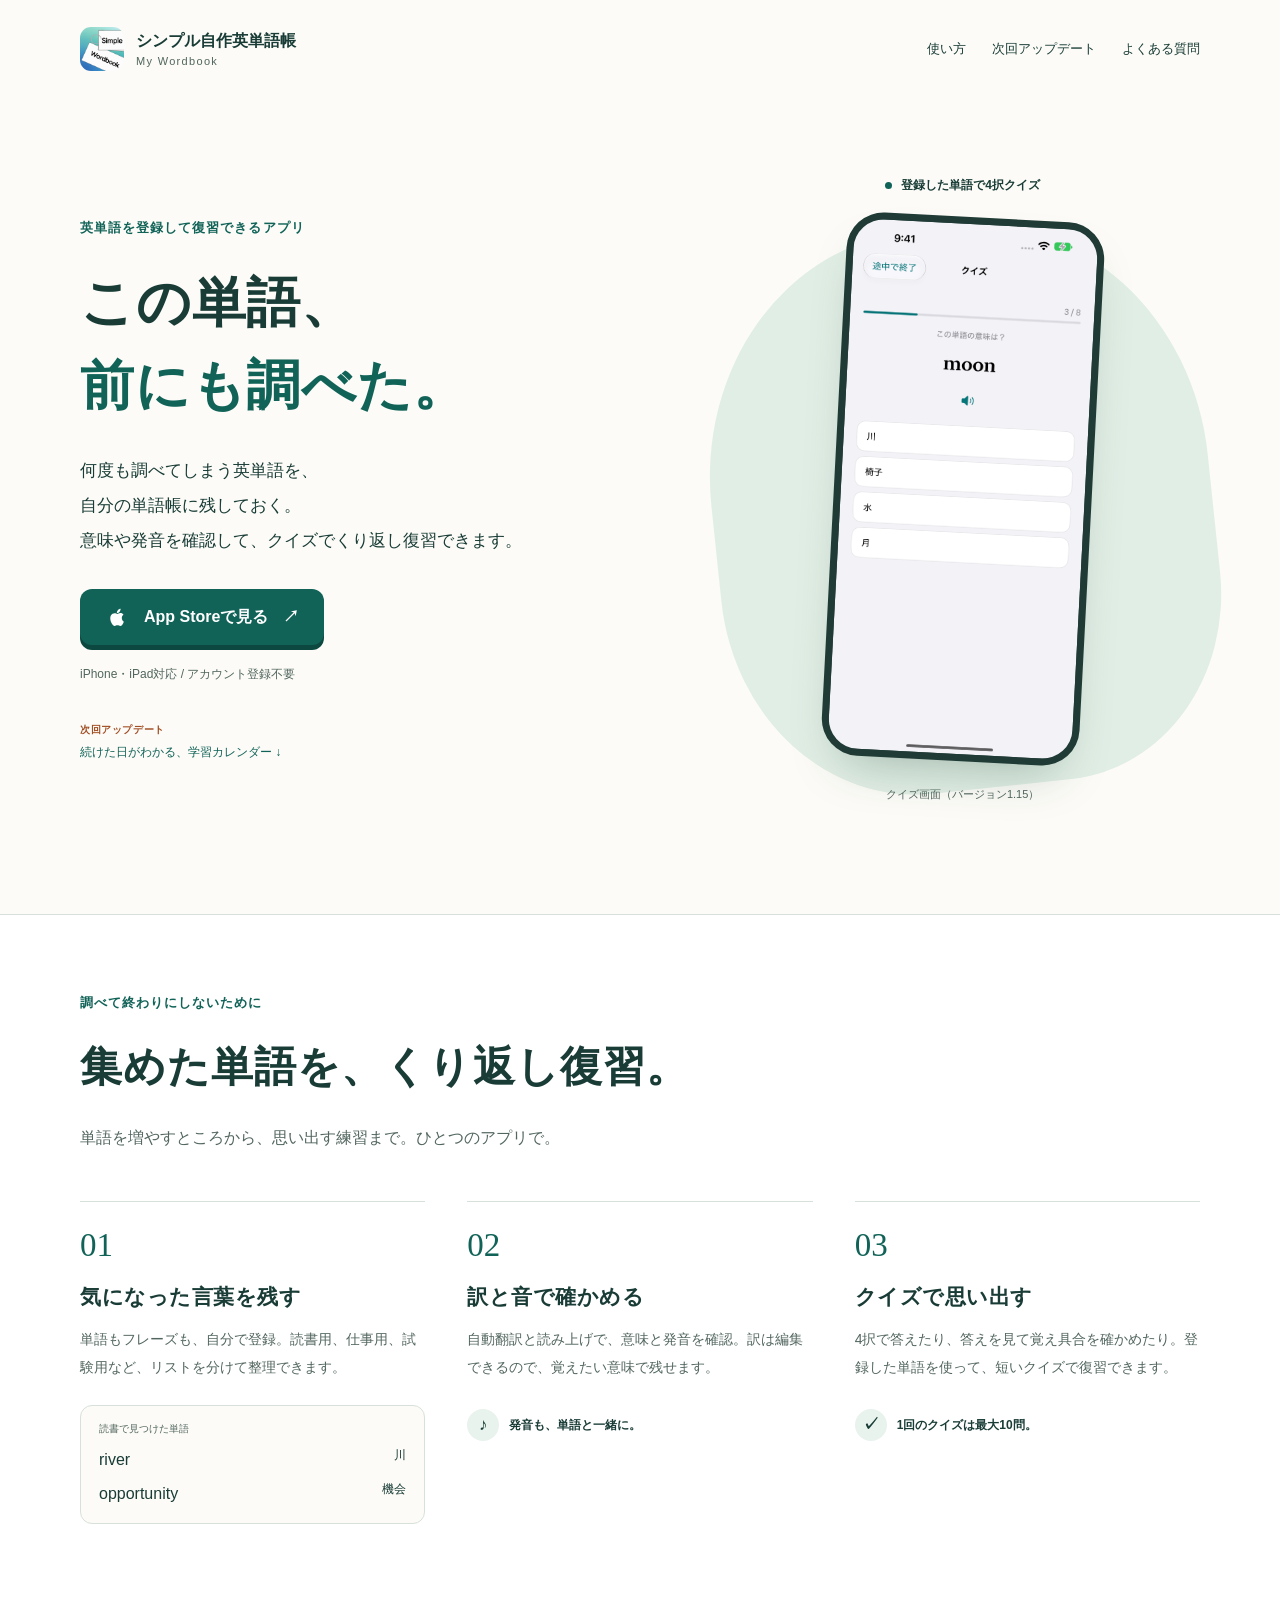
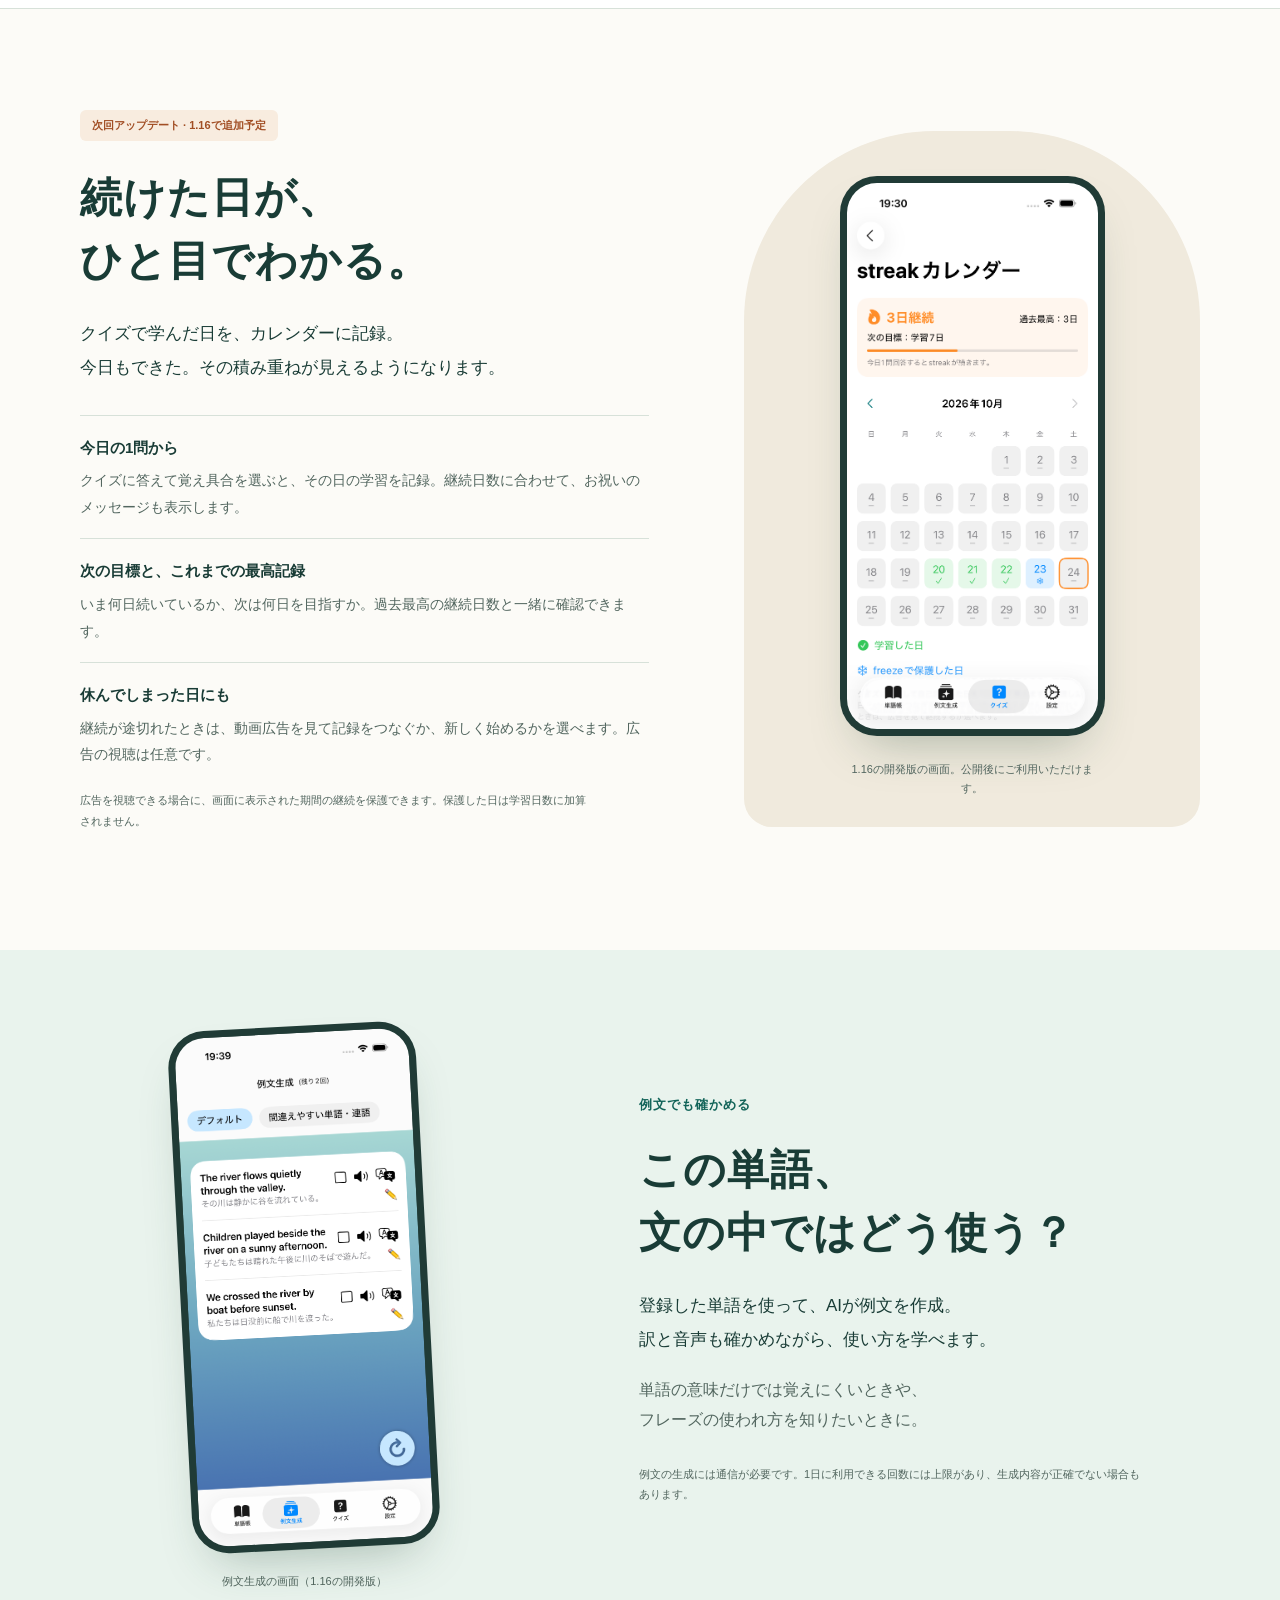
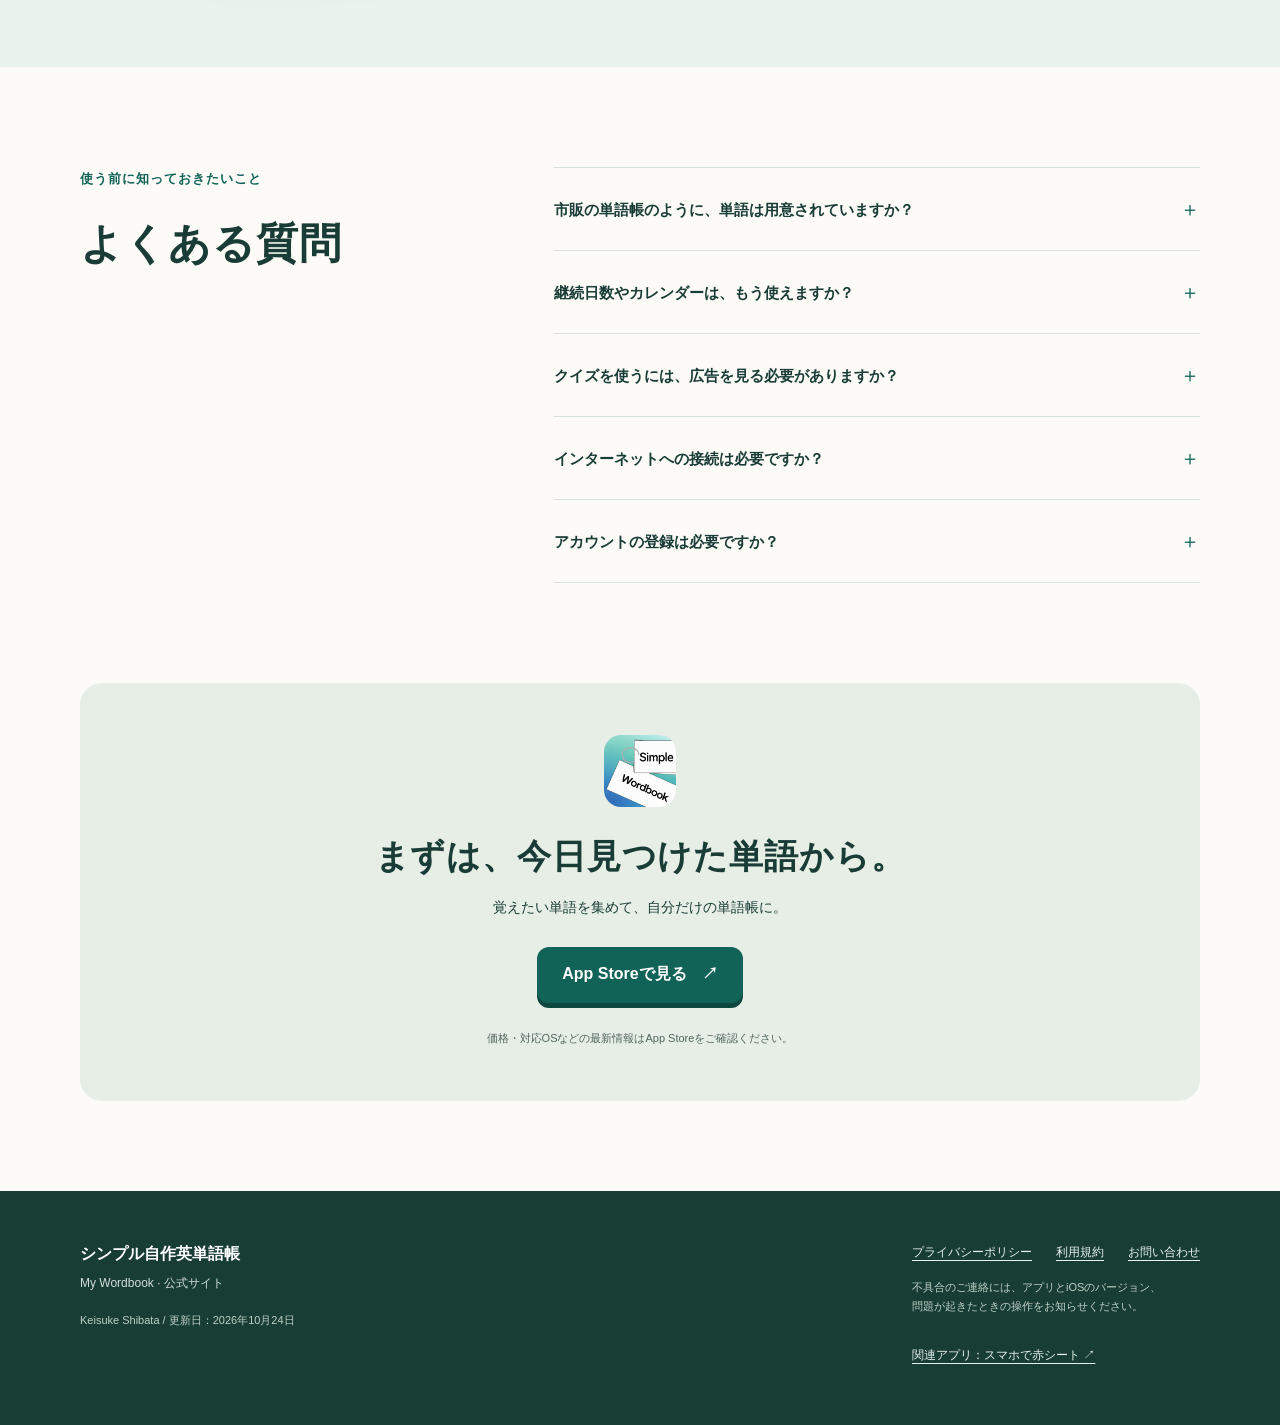
==== commit 4259e3fb: "Rewrite hero copy around the experience of looking up words again" ====
--- a/index.html
+++ b/index.html
@@ -3,20 +3,20 @@
 <head>
   <meta charset="utf-8">
   <meta name="viewport" content="width=device-width, initial-scale=1">
-  <title>シンプル自作英単語帳｜覚えたい単語を、毎日のクイズに。</title>
-  <meta name="description" content="本で見つけた言葉も、仕事で使うフレーズも。自分で登録した英単語の訳・発音を確認し、クイズで復習できるアプリです。次回アップデートでは、継続日数と学習カレンダーが加わります。">
+  <title>シンプル自作英単語帳｜この単語、前にも調べた。</title>
+  <meta name="description" content="何度も調べてしまう英単語を、自分の単語帳に残しておく。シンプル自作英単語帳は、登録した単語の意味・発音を確認し、クイズで復習できるアプリです。">
   <link rel="canonical" href="https://shiba6v.github.io/mywordbook-page/index.html">
   <meta name="theme-color" content="#116358">
   <meta property="og:type" content="website">
   <meta property="og:locale" content="ja_JP">
-  <meta property="og:title" content="シンプル自作英単語帳｜覚えたい単語を、毎日のクイズに。">
-  <meta property="og:description" content="自分で集めた英単語を、訳・発音・例文で確認。そのままクイズで復習できます。">
+  <meta property="og:title" content="シンプル自作英単語帳｜この単語、前にも調べた。">
+  <meta property="og:description" content="何度も調べてしまう英単語を、自分の単語帳に残しておく。意味や発音を確認して、クイズでくり返し復習できます。">
   <meta property="og:url" content="https://shiba6v.github.io/mywordbook-page/index.html">
   <meta property="og:image" content="https://shiba6v.github.io/mywordbook-page/assets/app-icon.png">
   <meta name="twitter:card" content="summary">
   <meta name="apple-itunes-app" content="app-id=6738002889">
   <link rel="icon" href="assets/app-icon.png">
-  <link rel="stylesheet" href="site.css">
+  <link rel="stylesheet" href="site.css?v=20261024">
   <script type="application/ld+json">{"@context":"https://schema.org","@type":"SoftwareApplication","name":"シンプル自作英単語帳","applicationCategory":"EducationalApplication","description":"自分で英単語やフレーズを登録し、翻訳・発音・例文の確認とクイズでの復習ができるアプリ。","url":"https://shiba6v.github.io/mywordbook-page/index.html","downloadUrl":"https://apps.apple.com/jp/app/id6738002889","operatingSystem":"iOS 16.0以降","image":"https://shiba6v.github.io/mywordbook-page/assets/app-icon.png","inLanguage":"ja","author":{"@type":"Person","name":"Keisuke Shibata"}}</script>
 </head>
 <body>
@@ -28,18 +28,17 @@
   <main id="main">
     <section class="hero wrap" aria-labelledby="hero-title">
       <div class="hero-copy">
-        <p class="eyebrow">自分の単語で学ぶ、英単語帳アプリ</p>
-        <h1 id="hero-title">覚えたい単語を、<br><span>毎日のクイズに。</span></h1>
-        <p class="lead">本で見つけた言葉も、仕事で使うフレーズも。<br class="desktop-break">単語を登録したら、訳と発音を確認。<br class="desktop-break">そのままクイズで復習できます。</p>
+        <p class="eyebrow">英単語を登録して復習できるアプリ</p>
+        <h1 id="hero-title">この単語、<br><span>前にも調べた。</span></h1>
+        <p class="lead">何度も調べてしまう英単語を、<br class="desktop-break">自分の単語帳に残しておく。<br>意味や発音を確認して、<br class="mobile-break">クイズでくり返し復習できます。</p>
         <a class="button" href="https://apps.apple.com/jp/app/id6738002889"><svg viewBox="0 0 24 24" aria-hidden="true"><path d="M16.8 12.8c0-2 1.6-3 1.7-3.1-1-1.4-2.5-1.6-3-1.6-1.3-.1-2.5.8-3.1.8-.7 0-1.7-.8-2.8-.7-1.5 0-2.8.8-3.6 2.1-1.5 2.6-.4 6.5 1.1 8.6.7 1 1.5 2.1 2.6 2 1-.1 1.4-.7 2.8-.7 1.3 0 1.7.7 2.8.7s1.8-1 2.5-2c.8-1.1 1.1-2.2 1.1-2.3-.1 0-2.1-.8-2.1-3.8ZM14.6 6.8c.6-.8 1.1-1.9 1-3-.9 0-2 .6-2.7 1.4-.6.7-1.2 1.8-1 2.9 1 .1 2.1-.5 2.7-1.3Z"/></svg>App Storeで見る<span aria-hidden="true">↗</span></a>
         <p class="download-note">iPhone・iPad対応 / アカウント登録不要</p>
         <a class="update-link" href="#streak"><span>次回アップデート</span> 続けた日がわかる、学習カレンダー <span aria-hidden="true">↓</span></a>
       </div>
       <div class="hero-visual">
-        <div class="visual-label"><span class="dot"></span> 自分の単語が、そのまま問題に。</div>
+        <div class="visual-label"><span class="dot"></span> 登録した単語で4択クイズ</div>
         <figure class="phone hero-phone"><img src="assets/quiz.png" width="1320" height="2868" fetchpriority="high" alt="4択クイズの画面。英単語moonに対して、川・椅子・水・月の選択肢が表示されています。"></figure>
         <p class="visual-caption">クイズ画面（バージョン1.15）</p>
-        <span class="word-mark" aria-hidden="true">your words,<br>your quiz.</span>
       </div>
     </section>
 
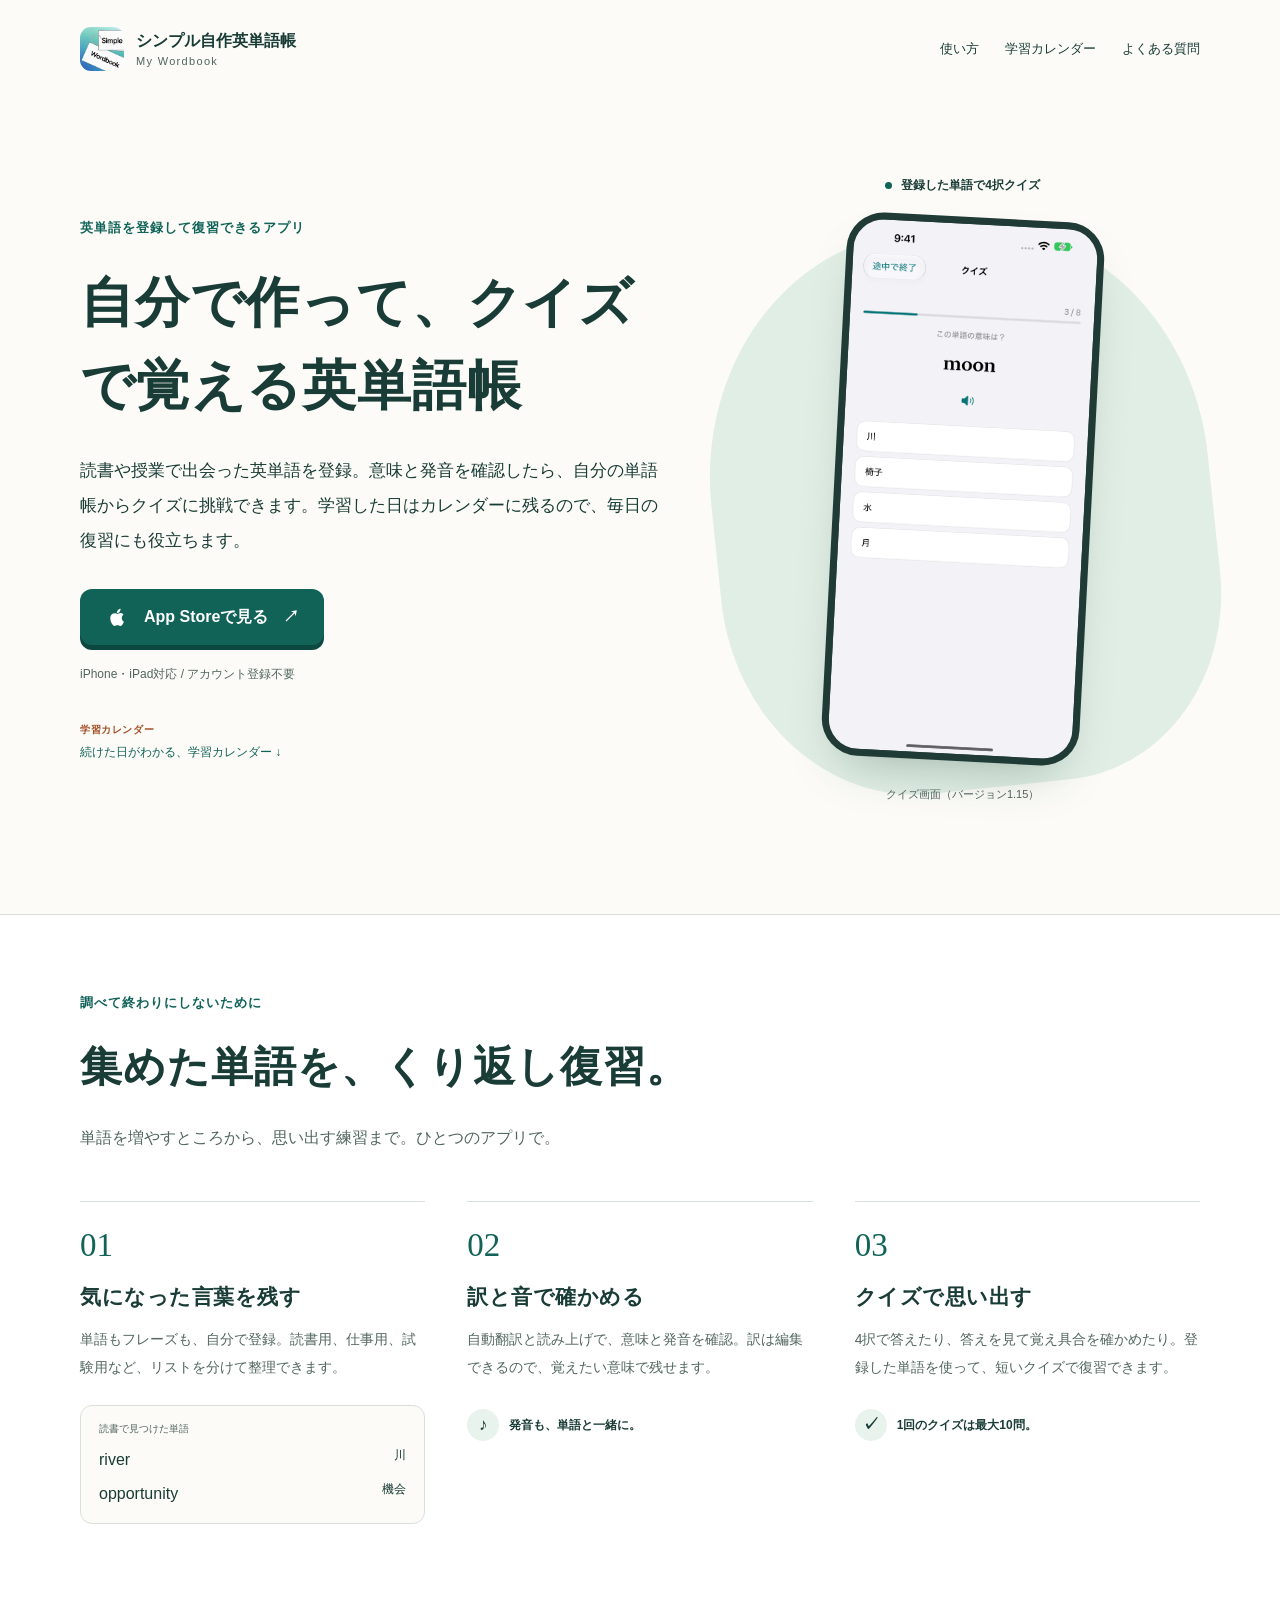
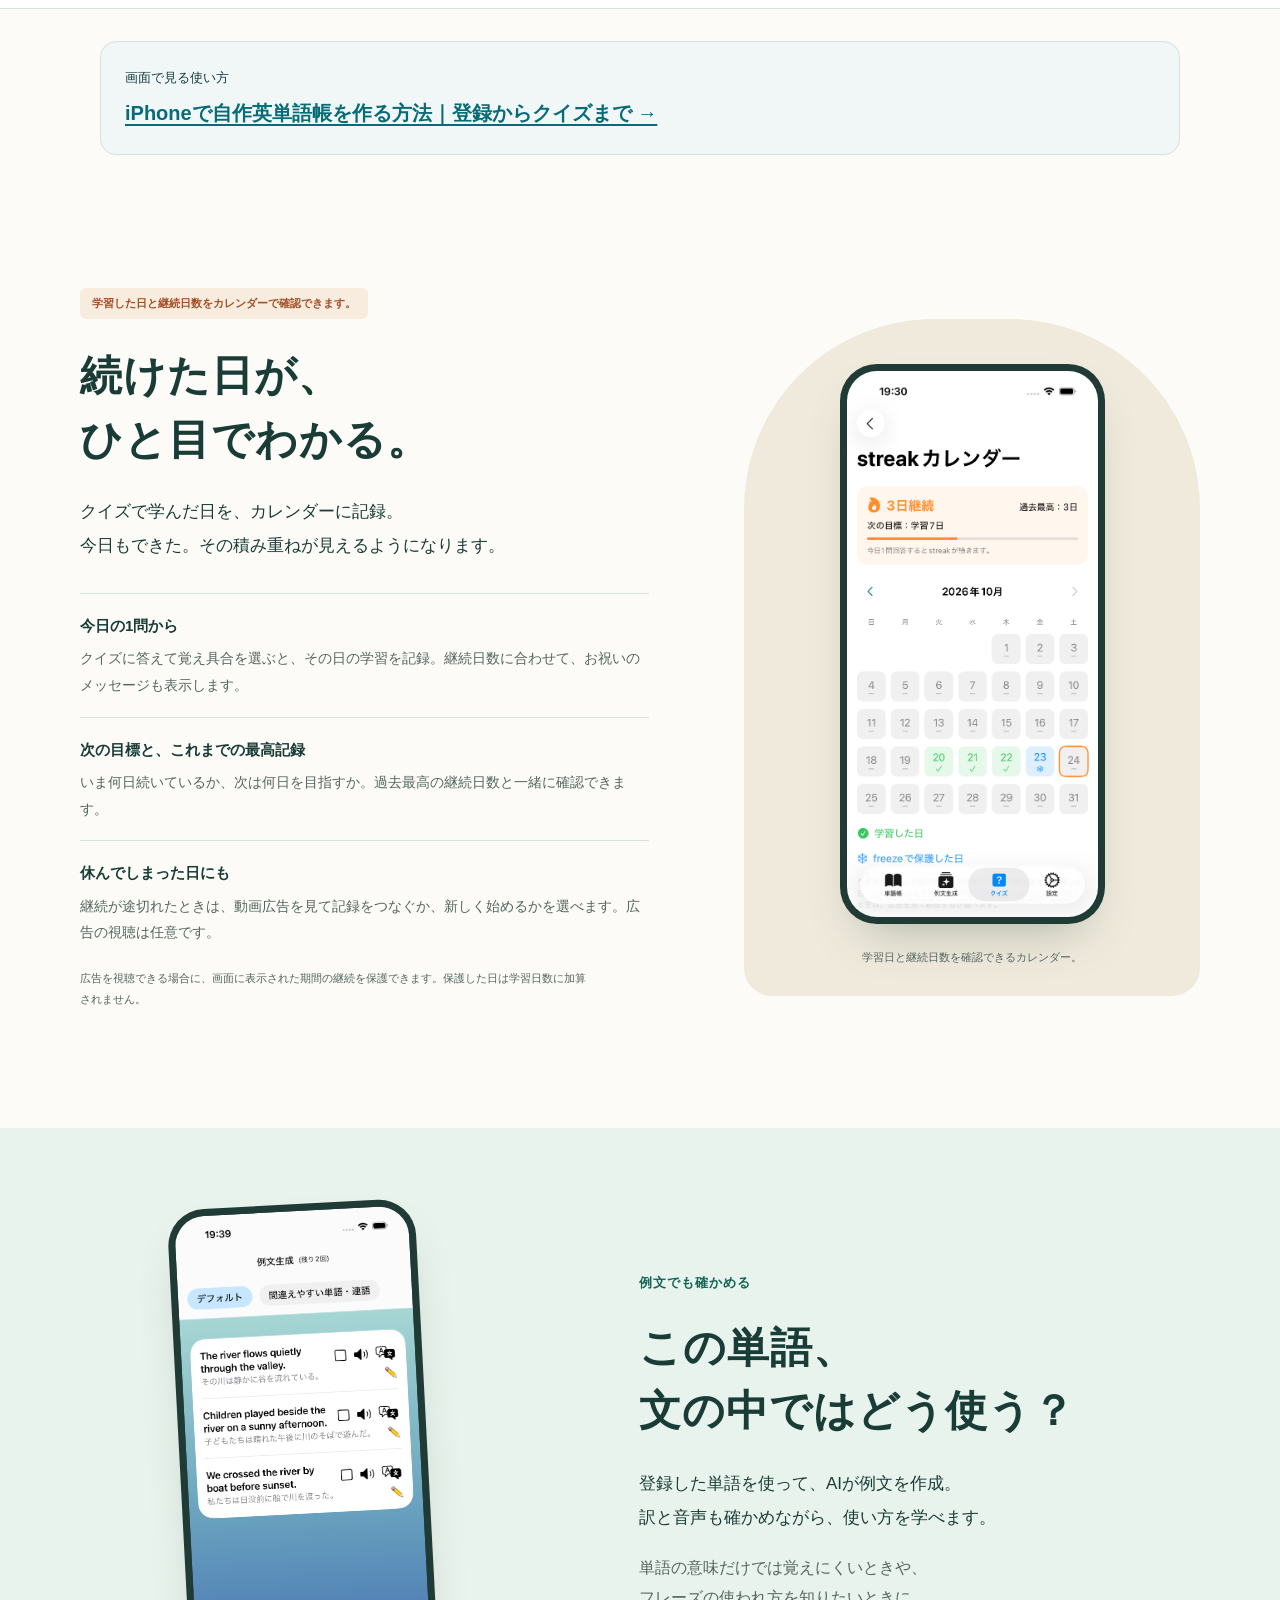
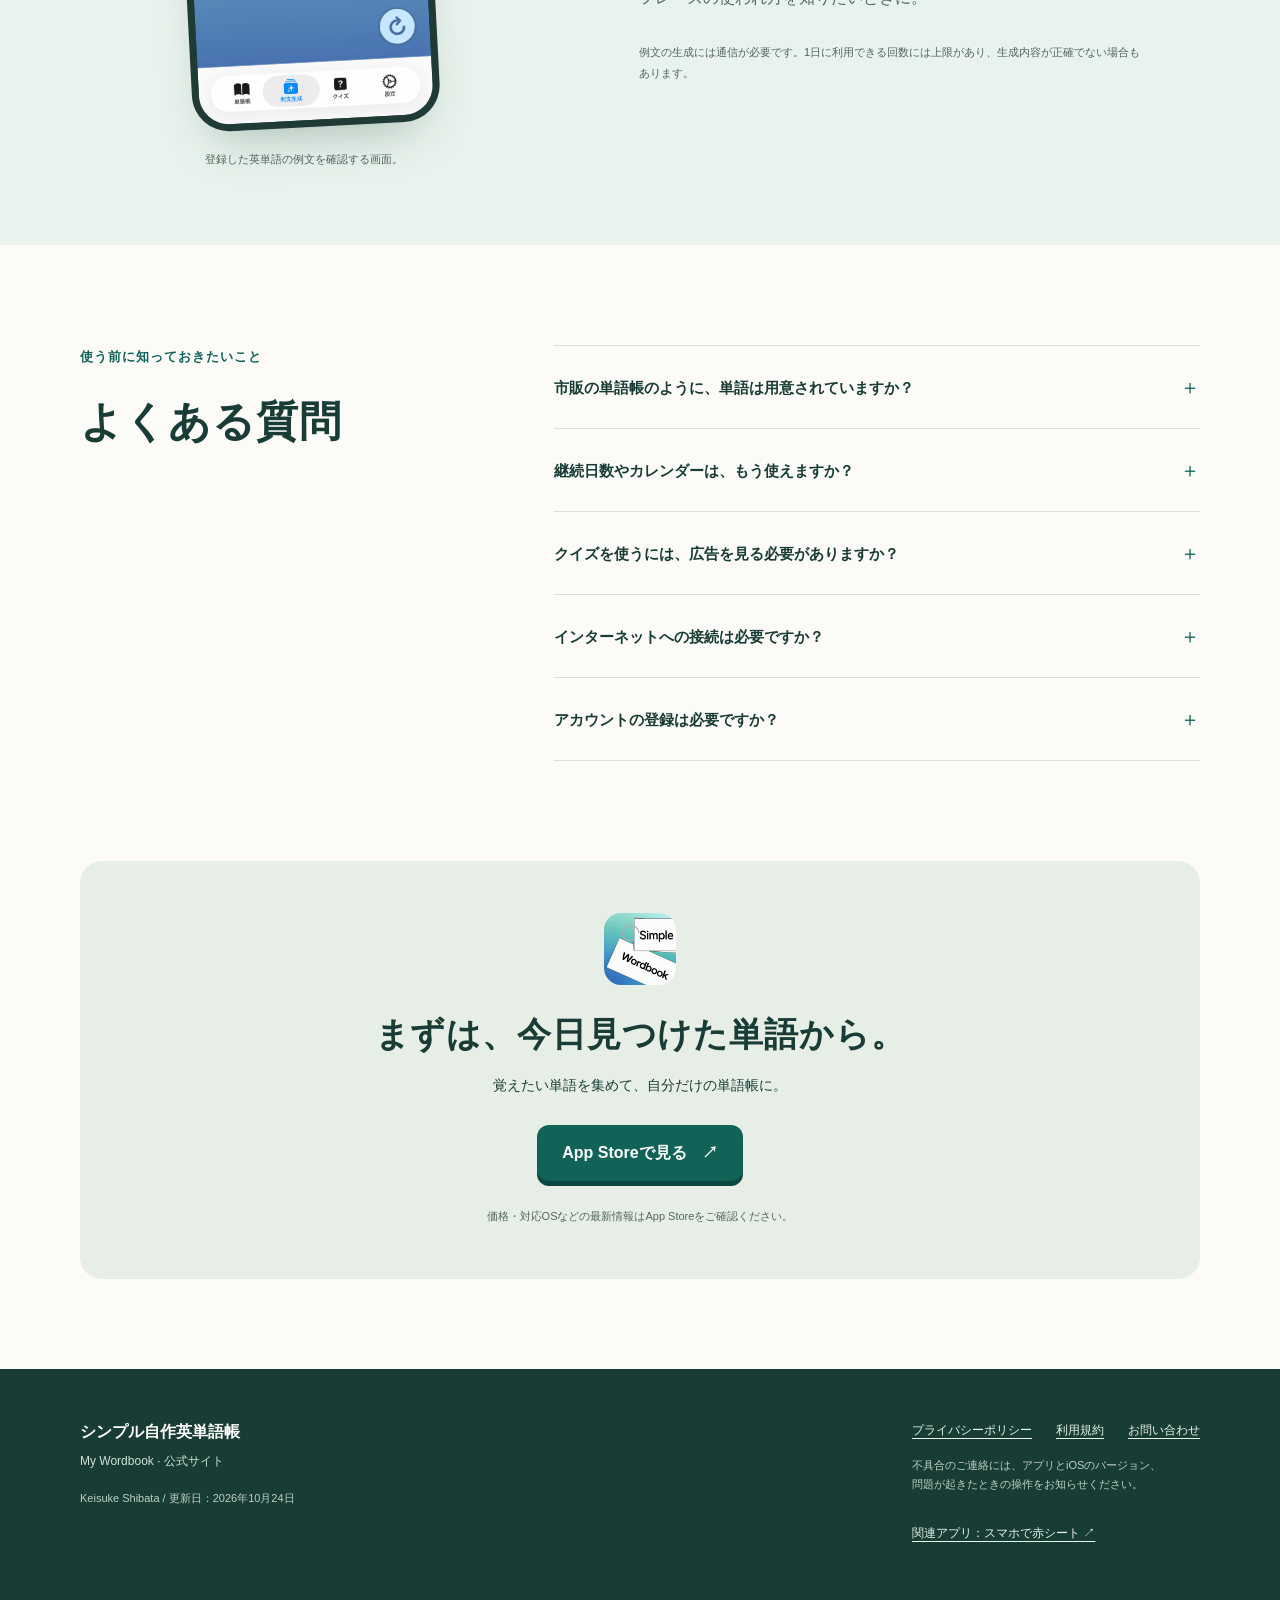
==== commit 27d26c64: "Publish Japanese usage guide with simulator screenshots and refresh landing copy" ====
--- a/index.html
+++ b/index.html
@@ -1,39 +1,40 @@
 <!doctype html>
 <html lang="ja">
 <head>
+<script defer src="/mywordbook-page/site-analytics.js" data-measurement-id="G-G24PCKXEZ4" data-app="mywordbook" data-site-root="/mywordbook-page/"></script>
   <meta charset="utf-8">
   <meta name="viewport" content="width=device-width, initial-scale=1">
-  <title>シンプル自作英単語帳｜この単語、前にも調べた。</title>
-  <meta name="description" content="何度も調べてしまう英単語を、自分の単語帳に残しておく。シンプル自作英単語帳は、登録した単語の意味・発音を確認し、クイズで復習できるアプリです。">
+  <title>自作英単語帳アプリ｜登録・発音・クイズで復習</title>
+  <meta name="description" content="iPhoneで自分だけの英単語帳を作成。意味と発音を確認し、4択クイズや単語カードで復習できます。学習カレンダーで続けた日も確認できます。">
   <link rel="canonical" href="https://shiba6v.github.io/mywordbook-page/index.html">
   <meta name="theme-color" content="#116358">
   <meta property="og:type" content="website">
   <meta property="og:locale" content="ja_JP">
-  <meta property="og:title" content="シンプル自作英単語帳｜この単語、前にも調べた。">
-  <meta property="og:description" content="何度も調べてしまう英単語を、自分の単語帳に残しておく。意味や発音を確認して、クイズでくり返し復習できます。">
+  <meta property="og:title" content="自作英単語帳アプリ｜登録・発音・クイズで復習">
+  <meta property="og:description" content="iPhoneで自分だけの英単語帳を作成。意味と発音を確認し、4択クイズや単語カードで復習できます。学習カレンダーで続けた日も確認できます。">
   <meta property="og:url" content="https://shiba6v.github.io/mywordbook-page/index.html">
   <meta property="og:image" content="https://shiba6v.github.io/mywordbook-page/assets/app-icon.png">
   <meta name="twitter:card" content="summary">
   <meta name="apple-itunes-app" content="app-id=6738002889">
   <link rel="icon" href="assets/app-icon.png">
   <link rel="stylesheet" href="site.css?v=20261024">
-  <script type="application/ld+json">{"@context":"https://schema.org","@type":"SoftwareApplication","name":"シンプル自作英単語帳","applicationCategory":"EducationalApplication","description":"自分で英単語やフレーズを登録し、翻訳・発音・例文の確認とクイズでの復習ができるアプリ。","url":"https://shiba6v.github.io/mywordbook-page/index.html","downloadUrl":"https://apps.apple.com/jp/app/id6738002889","operatingSystem":"iOS 16.0以降","image":"https://shiba6v.github.io/mywordbook-page/assets/app-icon.png","inLanguage":"ja","author":{"@type":"Person","name":"Keisuke Shibata"}}</script>
-</head>
+  <script type="application/ld+json">{"@context": "https://schema.org", "@type": "SoftwareApplication", "name": "シンプル自作英単語帳", "applicationCategory": "EducationalApplication", "description": "iPhoneで自分だけの英単語帳を作成。意味と発音を確認し、4択クイズや単語カードで復習できます。学習カレンダーで続けた日も確認できます。", "url": "https://shiba6v.github.io/mywordbook-page/index.html", "downloadUrl": "https://apps.apple.com/jp/app/id6738002889", "operatingSystem": "iOS 16.0以降", "image": "https://shiba6v.github.io/mywordbook-page/assets/app-icon.png", "inLanguage": "ja", "author": {"@type": "Person", "name": "Keisuke Shibata"}}</script>
+<style id="web-guide-link-style">.web-guide-link{box-sizing:border-box;max-width:1080px;margin:32px auto;padding:24px;border:1px solid #d4e1e2;border-radius:16px;background:#f1f7f7;color:#173b41}.web-guide-link p{font-size:13px;margin:0 0 6px}.web-guide-link a{font-size:20px;font-weight:700;line-height:1.6;color:#086b78;text-decoration:underline;text-underline-offset:4px}@media(max-width:700px){.web-guide-link{margin:24px 18px;padding:20px}}</style></head>
 <body>
   <a class="skip" href="#main">本文へ進む</a>
   <header class="site-header wrap">
     <a class="brand" href="./index.html"><img src="assets/app-icon.png" width="44" height="44" alt=""><span>シンプル自作英単語帳<small>My Wordbook</small></span></a>
-    <nav aria-label="メインナビゲーション"><a href="#quiz">使い方</a><a href="#streak">次回アップデート</a><a href="#faq">よくある質問</a></nav>
+    <nav aria-label="メインナビゲーション"><a href="#quiz">使い方</a><a href="#streak">学習カレンダー</a><a href="#faq">よくある質問</a></nav>
   </header>
   <main id="main">
     <section class="hero wrap" aria-labelledby="hero-title">
       <div class="hero-copy">
         <p class="eyebrow">英単語を登録して復習できるアプリ</p>
-        <h1 id="hero-title">この単語、<br><span>前にも調べた。</span></h1>
-        <p class="lead">何度も調べてしまう英単語を、<br class="desktop-break">自分の単語帳に残しておく。<br>意味や発音を確認して、<br class="mobile-break">クイズでくり返し復習できます。</p>
+        <h1 id="hero-title">自分で作って、クイズで覚える英単語帳</h1>
+        <p class="lead">読書や授業で出会った英単語を登録。意味と発音を確認したら、自分の単語帳からクイズに挑戦できます。学習した日はカレンダーに残るので、毎日の復習にも役立ちます。</p>
         <a class="button" href="https://apps.apple.com/jp/app/id6738002889"><svg viewBox="0 0 24 24" aria-hidden="true"><path d="M16.8 12.8c0-2 1.6-3 1.7-3.1-1-1.4-2.5-1.6-3-1.6-1.3-.1-2.5.8-3.1.8-.7 0-1.7-.8-2.8-.7-1.5 0-2.8.8-3.6 2.1-1.5 2.6-.4 6.5 1.1 8.6.7 1 1.5 2.1 2.6 2 1-.1 1.4-.7 2.8-.7 1.3 0 1.7.7 2.8.7s1.8-1 2.5-2c.8-1.1 1.1-2.2 1.1-2.3-.1 0-2.1-.8-2.1-3.8ZM14.6 6.8c.6-.8 1.1-1.9 1-3-.9 0-2 .6-2.7 1.4-.6.7-1.2 1.8-1 2.9 1 .1 2.1-.5 2.7-1.3Z"/></svg>App Storeで見る<span aria-hidden="true">↗</span></a>
         <p class="download-note">iPhone・iPad対応 / アカウント登録不要</p>
-        <a class="update-link" href="#streak"><span>次回アップデート</span> 続けた日がわかる、学習カレンダー <span aria-hidden="true">↓</span></a>
+        <a class="update-link" href="#streak"><span>学習カレンダー</span> 続けた日がわかる、学習カレンダー <span aria-hidden="true">↓</span></a>
       </div>
       <div class="hero-visual">
         <div class="visual-label"><span class="dot"></span> 登録した単語で4択クイズ</div>
@@ -51,11 +52,11 @@
           <article><span class="step-number">03</span><h3>クイズで思い出す</h3><p>4択で答えたり、答えを見て覚え具合を確かめたり。登録した単語を使って、短いクイズで復習できます。</p><div class="feature-note"><span aria-hidden="true">✓</span> 1回のクイズは最大10問。</div></article>
         </div>
       </div>
-    </section>
+    </section><section class="web-guide-link" aria-label="使い方の記事"><p>画面で見る使い方</p><a href="/mywordbook-page/guides/make-your-own-wordbook/">iPhoneで自作英単語帳を作る方法｜登録からクイズまで →</a></section>
 
     <section class="streak-section wrap" id="streak" aria-labelledby="streak-title">
       <div class="streak-copy">
-        <p class="release-label">次回アップデート · 1.16で追加予定</p>
+        <p class="release-label">学習した日と継続日数をカレンダーで確認できます。</p>
         <h2 id="streak-title">続けた日が、<br>ひと目でわかる。</h2>
         <p class="section-lead">クイズで学んだ日を、カレンダーに記録。<br>今日もできた。その積み重ねが見えるようになります。</p>
         <dl class="streak-benefits">
@@ -65,17 +66,17 @@
         </dl>
         <p class="fine-print">広告を視聴できる場合に、画面に表示された期間の継続を保護できます。保護した日は学習日数に加算されません。</p>
       </div>
-      <figure class="streak-visual"><div class="phone"><img src="assets/streak-calendar.png" width="1206" height="2622" loading="lazy" alt="学習カレンダー。3日継続、過去最高3日、次の目標7日と、学習した日・保護した日が表示されています。"></div><figcaption>1.16の開発版の画面。公開後にご利用いただけます。</figcaption></figure>
+      <figure class="streak-visual"><div class="phone"><img src="assets/streak-calendar.png" width="1206" height="2622" loading="lazy" alt="学習カレンダー。3日継続、過去最高3日、次の目標7日と、学習した日・保護した日が表示されています。"></div><figcaption>学習日と継続日数を確認できるカレンダー。</figcaption></figure>
     </section>
 
     <section class="examples-section" aria-labelledby="examples-title"><div class="wrap examples-layout">
-      <figure class="example-visual"><div class="phone"><img src="assets/examples.png" width="1206" height="2622" loading="lazy" alt="riverを使った英語の例文と日本語訳が並ぶ画面。発音を聞くボタンもあります。"></div><figcaption>例文生成の画面（1.16の開発版）</figcaption></figure>
+      <figure class="example-visual"><div class="phone"><img src="assets/examples.png" width="1206" height="2622" loading="lazy" alt="riverを使った英語の例文と日本語訳が並ぶ画面。発音を聞くボタンもあります。"></div><figcaption>登録した英単語の例文を確認する画面。</figcaption></figure>
       <div><p class="eyebrow">例文でも確かめる</p><h2 id="examples-title">この単語、<br>文の中ではどう使う？</h2><p class="section-lead">登録した単語を使って、AIが例文を作成。<br>訳と音声も確かめながら、使い方を学べます。</p><p>単語の意味だけでは覚えにくいときや、<br class="desktop-break">フレーズの使われ方を知りたいときに。</p><p class="fine-print">例文の生成には通信が必要です。1日に利用できる回数には上限があり、生成内容が正確でない場合もあります。</p></div>
     </div></section>
 
     <section class="faq-section wrap" id="faq" aria-labelledby="faq-title"><div><p class="eyebrow">使う前に知っておきたいこと</p><h2 id="faq-title">よくある質問</h2></div><div class="faq-list">
       <details><summary>市販の単語帳のように、単語は用意されていますか？</summary><p>自分で英単語やフレーズを登録して使うアプリです。本や授業で出会った言葉など、自分が覚えたい単語をリストにまとめられます。</p></details>
-      <details><summary>継続日数やカレンダーは、もう使えますか？</summary><p>バージョン1.16での公開を予定しています。このページでは開発版の画面を紹介しています。現在の配信バージョンは<a href="https://apps.apple.com/jp/app/id6738002889">App Store</a>をご確認ください。</p></details>
+      <details><summary>継続日数やカレンダーは、もう使えますか？</summary><p>はい。学習カレンダーで、取り組んだ日と継続日数を確認できます。</p></details>
       <details><summary>クイズを使うには、広告を見る必要がありますか？</summary><p>通常のクイズ学習に、動画広告の視聴は必要ありません。1.16では、途切れた継続記録を保護したいときに限り、動画広告を見るかどうかを選べるようになります。広告が表示できない場合もあります。</p></details>
       <details><summary>インターネットへの接続は必要ですか？</summary><p>自動翻訳や例文の生成、動画広告の読み込みには通信が必要です。登録済みの単語と訳を使うクイズは、オフラインでも取り組めます。</p></details>
       <details><summary>アカウントの登録は必要ですか？</summary><p>アカウントを作らずに使い始められます。データの取り扱いは<a href="https://1r4ep9em3k.execute-api.ap-northeast-1.amazonaws.com/prod/legal/ios/privacy">プライバシーポリシー</a>をご確認ください。</p></details>
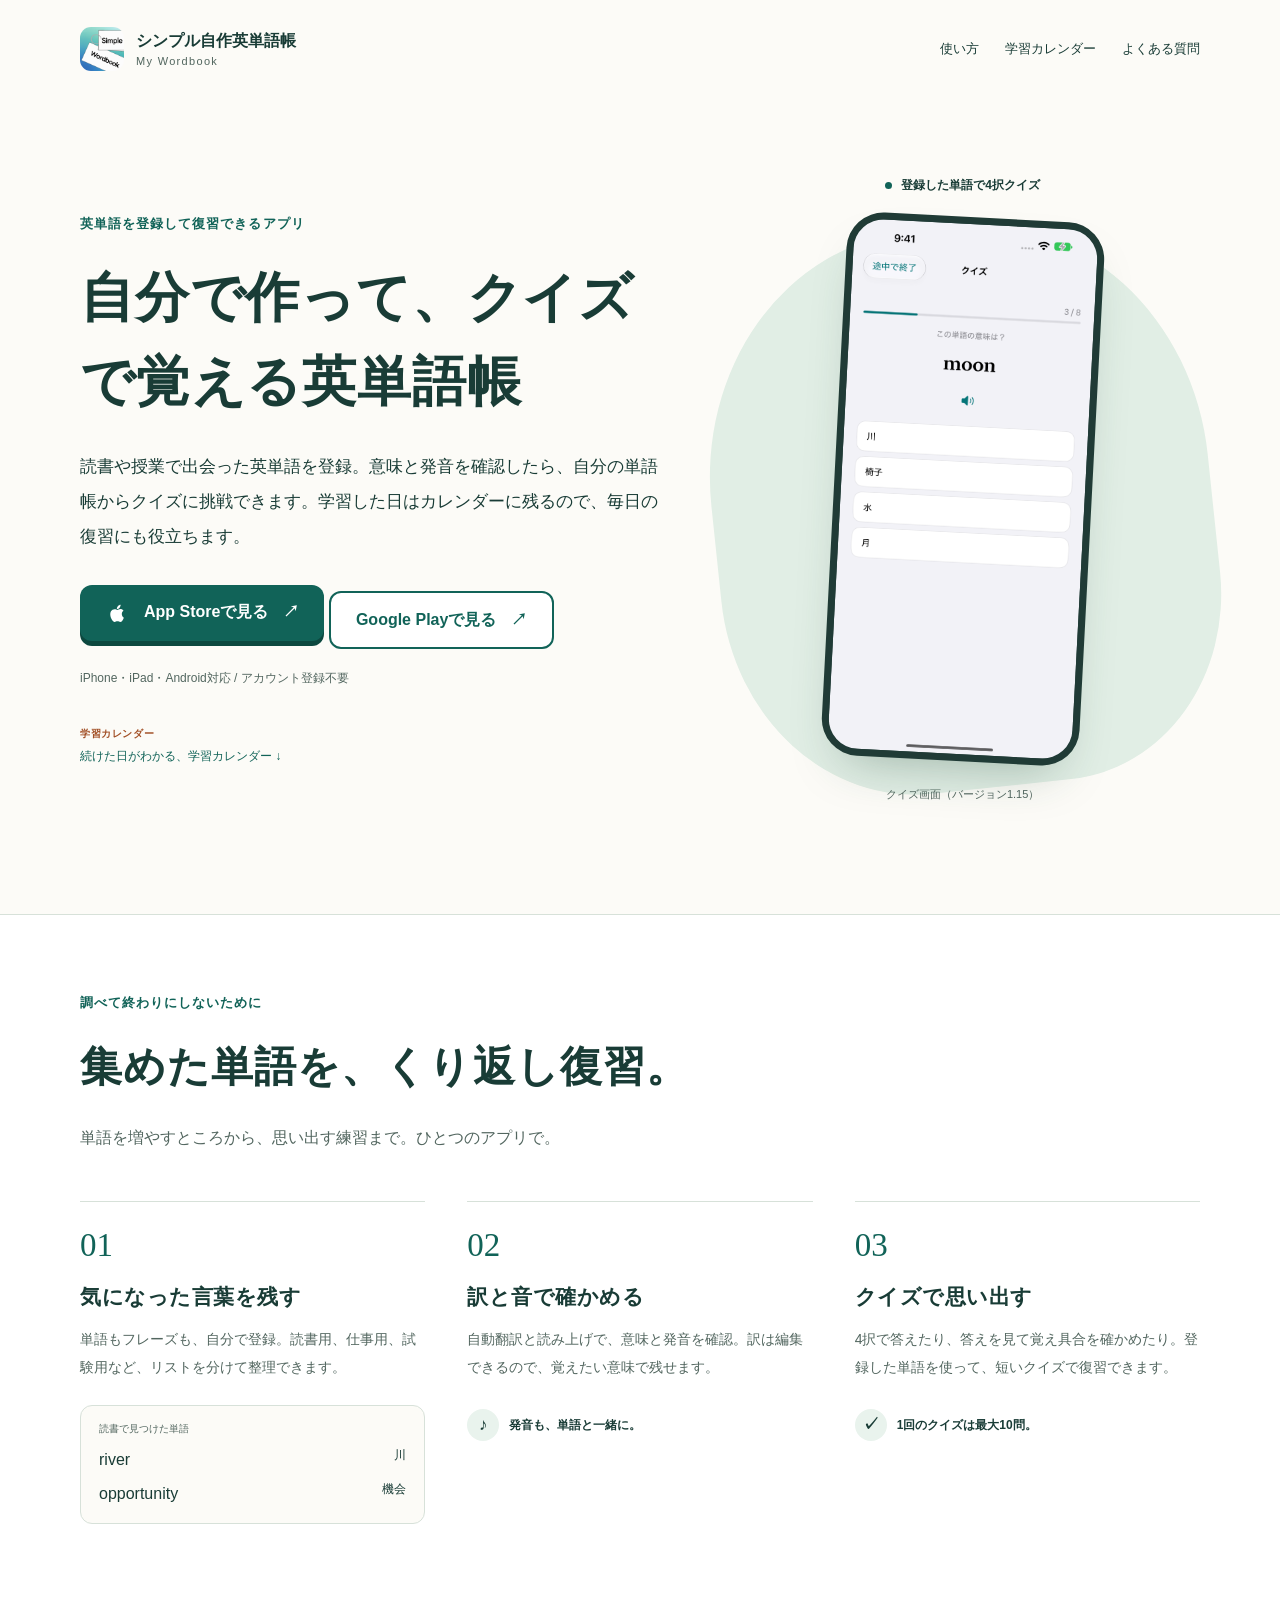
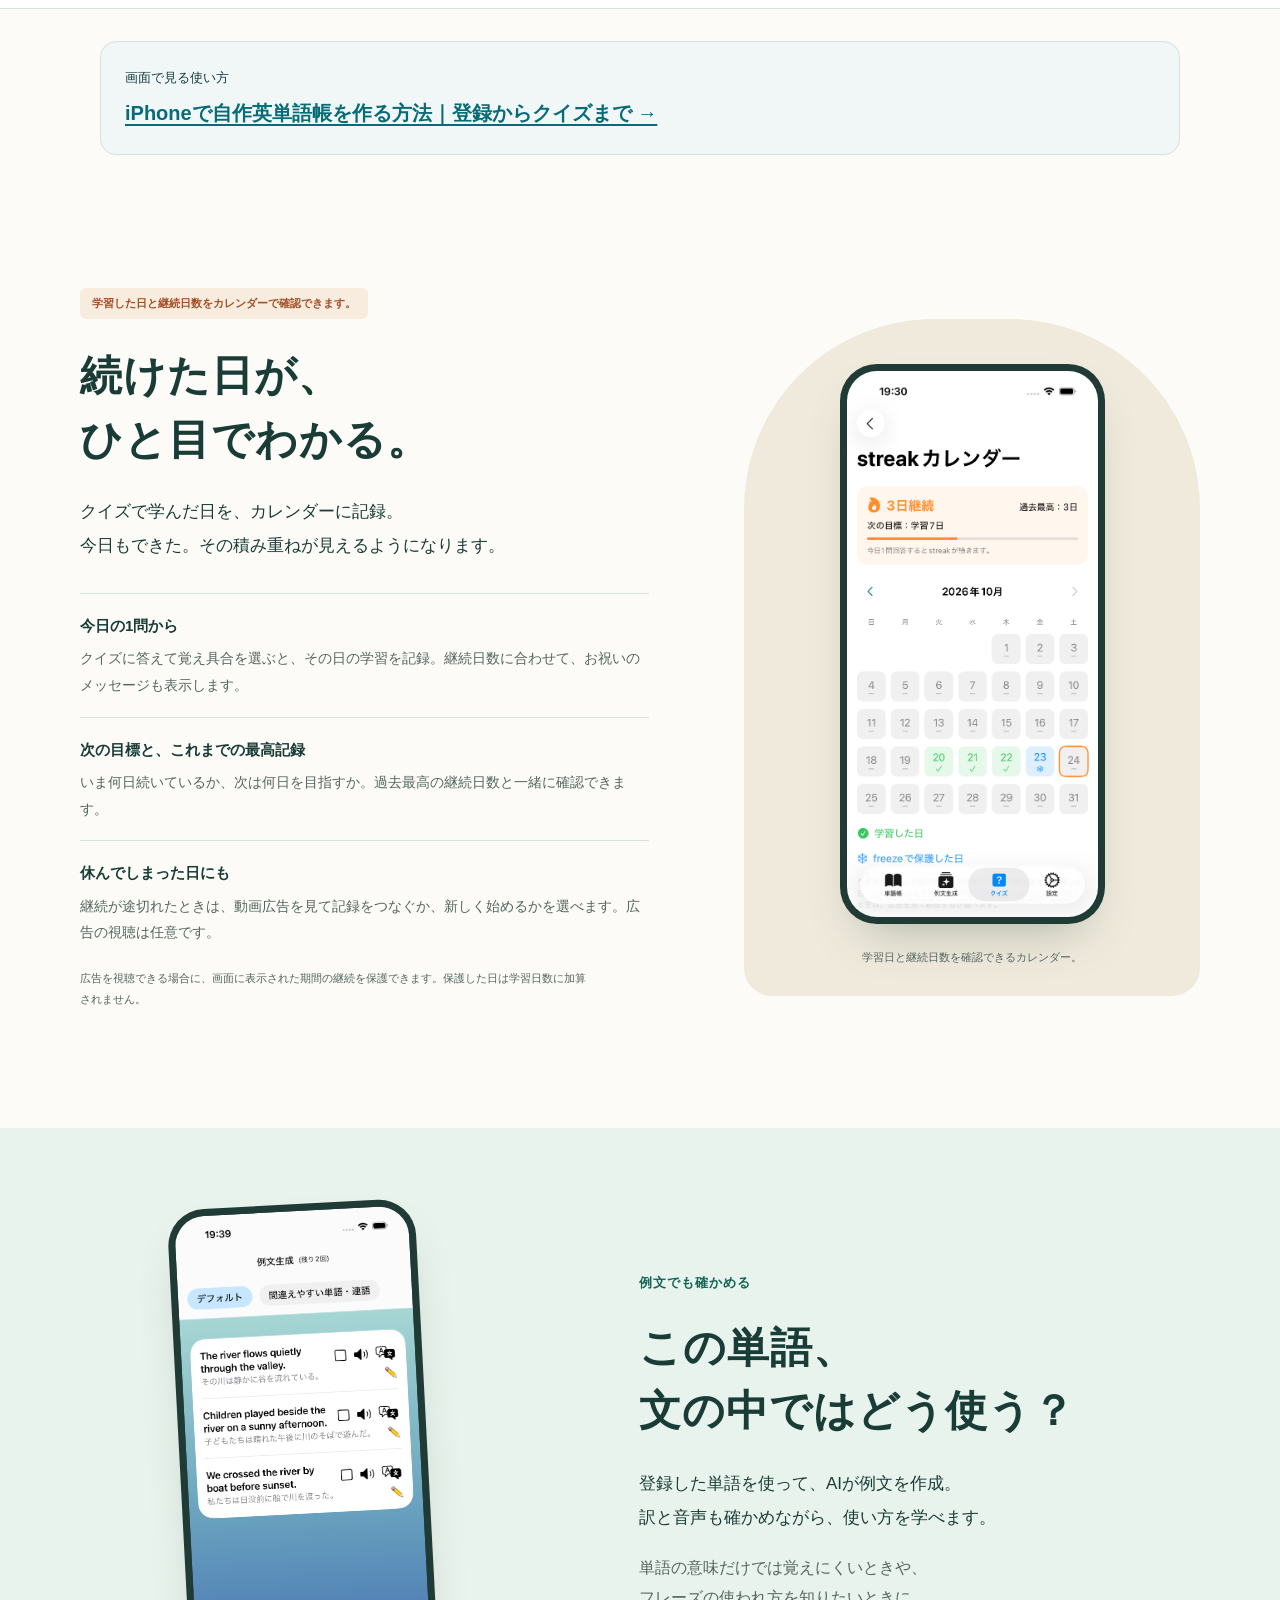
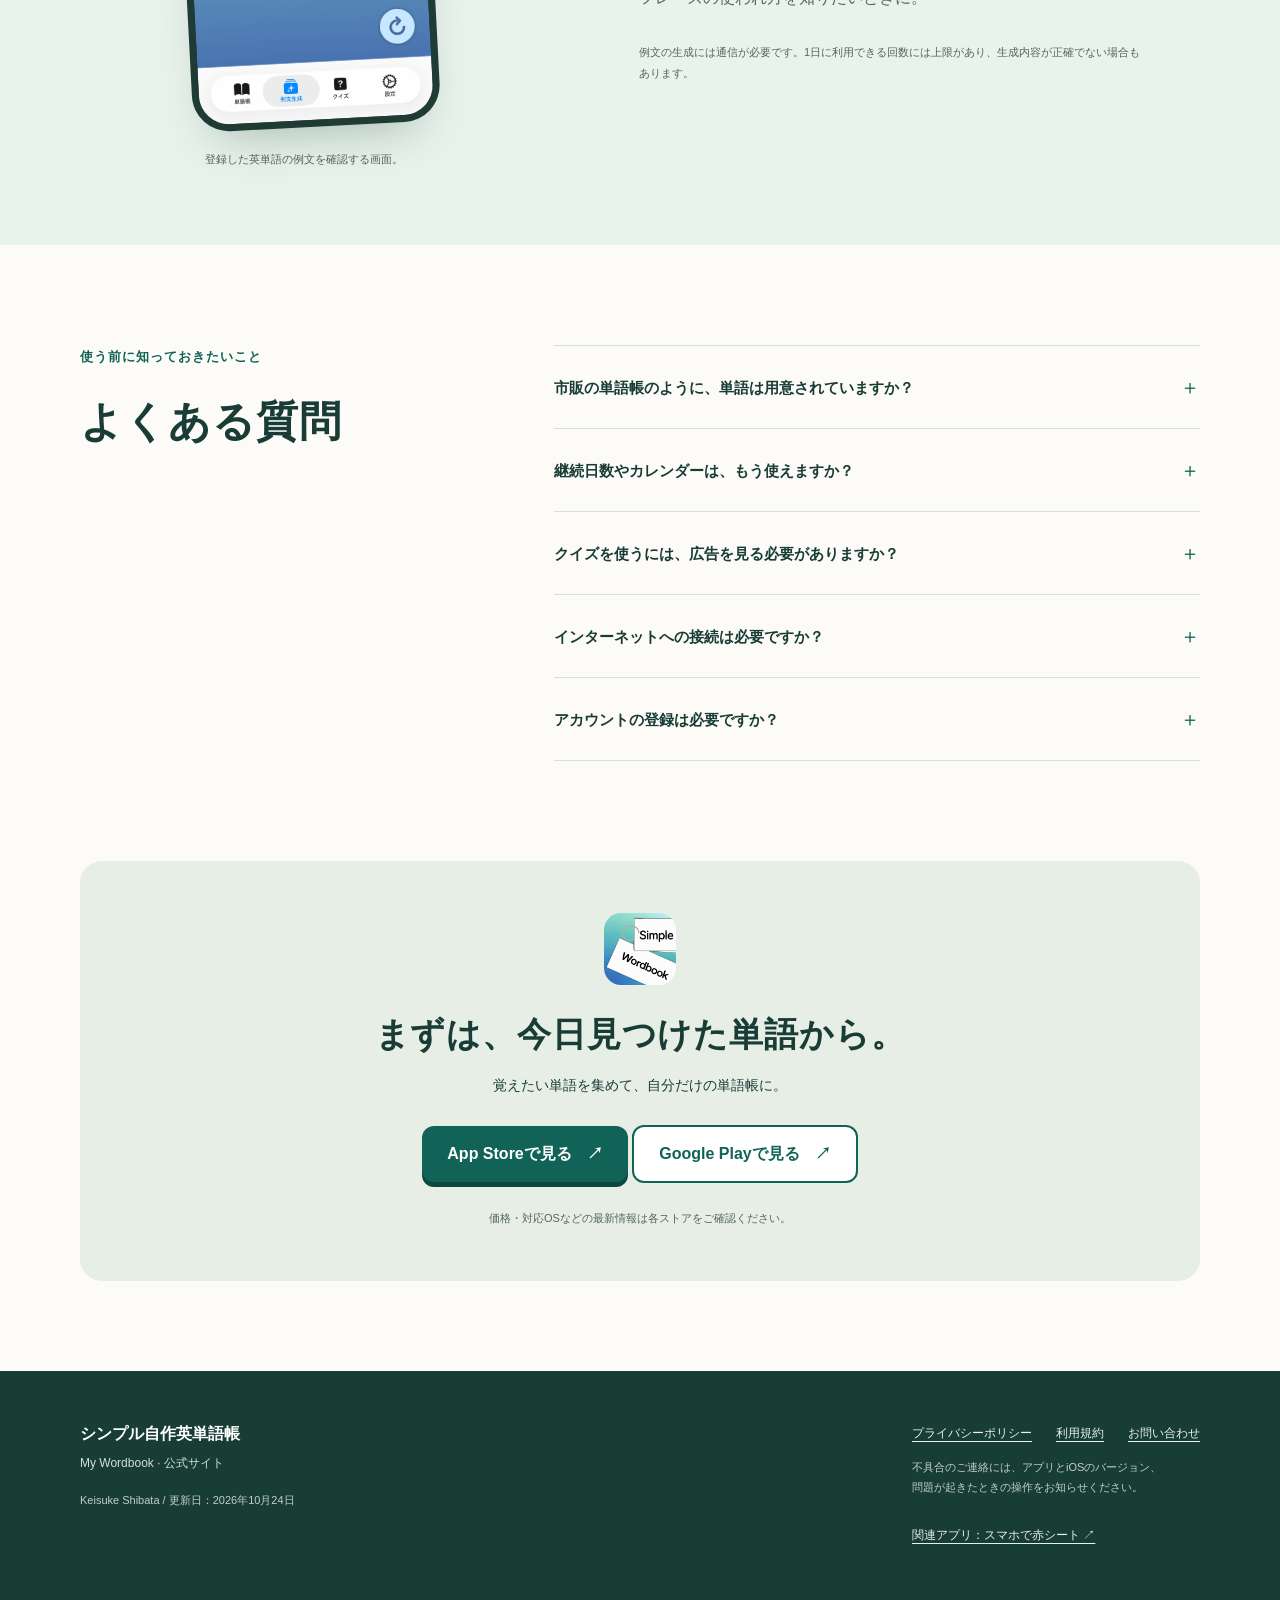
==== commit ba4c4f2b: "Link the Google Play listing next to the App Store buttons Co-Authored-By: Claude Opus 5.5 <noreply@" ====
--- a/index.html
+++ b/index.html
@@ -17,8 +17,8 @@
   <meta name="twitter:card" content="summary">
   <meta name="apple-itunes-app" content="app-id=6738002889">
   <link rel="icon" href="assets/app-icon.png">
-  <link rel="stylesheet" href="site.css?v=20261024">
-  <script type="application/ld+json">{"@context": "https://schema.org", "@type": "SoftwareApplication", "name": "シンプル自作英単語帳", "applicationCategory": "EducationalApplication", "description": "iPhoneで自分だけの英単語帳を作成。意味と発音を確認し、4択クイズや単語カードで復習できます。学習カレンダーで続けた日も確認できます。", "url": "https://shiba6v.github.io/mywordbook-page/index.html", "downloadUrl": "https://apps.apple.com/jp/app/id6738002889", "operatingSystem": "iOS 16.0以降", "image": "https://shiba6v.github.io/mywordbook-page/assets/app-icon.png", "inLanguage": "ja", "author": {"@type": "Person", "name": "Keisuke Shibata"}}</script>
+  <link rel="stylesheet" href="site.css?v=20261125">
+  <script type="application/ld+json">{"@context": "https://schema.org", "@type": "SoftwareApplication", "name": "シンプル自作英単語帳", "applicationCategory": "EducationalApplication", "description": "iPhoneで自分だけの英単語帳を作成。意味と発音を確認し、4択クイズや単語カードで復習できます。学習カレンダーで続けた日も確認できます。", "url": "https://shiba6v.github.io/mywordbook-page/index.html", "downloadUrl": "https://apps.apple.com/jp/app/id6738002889", "operatingSystem": "iOS 16.0以降、Android", "image": "https://shiba6v.github.io/mywordbook-page/assets/app-icon.png", "inLanguage": "ja", "author": {"@type": "Person", "name": "Keisuke Shibata"}}</script>
 <style id="web-guide-link-style">.web-guide-link{box-sizing:border-box;max-width:1080px;margin:32px auto;padding:24px;border:1px solid #d4e1e2;border-radius:16px;background:#f1f7f7;color:#173b41}.web-guide-link p{font-size:13px;margin:0 0 6px}.web-guide-link a{font-size:20px;font-weight:700;line-height:1.6;color:#086b78;text-decoration:underline;text-underline-offset:4px}@media(max-width:700px){.web-guide-link{margin:24px 18px;padding:20px}}</style></head>
 <body>
   <a class="skip" href="#main">本文へ進む</a>
@@ -33,7 +33,8 @@
         <h1 id="hero-title">自分で作って、クイズで覚える英単語帳</h1>
         <p class="lead">読書や授業で出会った英単語を登録。意味と発音を確認したら、自分の単語帳からクイズに挑戦できます。学習した日はカレンダーに残るので、毎日の復習にも役立ちます。</p>
         <a class="button" href="https://apps.apple.com/jp/app/id6738002889"><svg viewBox="0 0 24 24" aria-hidden="true"><path d="M16.8 12.8c0-2 1.6-3 1.7-3.1-1-1.4-2.5-1.6-3-1.6-1.3-.1-2.5.8-3.1.8-.7 0-1.7-.8-2.8-.7-1.5 0-2.8.8-3.6 2.1-1.5 2.6-.4 6.5 1.1 8.6.7 1 1.5 2.1 2.6 2 1-.1 1.4-.7 2.8-.7 1.3 0 1.7.7 2.8.7s1.8-1 2.5-2c.8-1.1 1.1-2.2 1.1-2.3-.1 0-2.1-.8-2.1-3.8ZM14.6 6.8c.6-.8 1.1-1.9 1-3-.9 0-2 .6-2.7 1.4-.6.7-1.2 1.8-1 2.9 1 .1 2.1-.5 2.7-1.3Z"/></svg>App Storeで見る<span aria-hidden="true">↗</span></a>
-        <p class="download-note">iPhone・iPad対応 / アカウント登録不要</p>
+        <a class="button button-play" href="https://play.google.com/store/apps/details?id=com.shiba6v.mywordbook2">Google Playで見る<span aria-hidden="true">↗</span></a>
+        <p class="download-note">iPhone・iPad・Android対応 / アカウント登録不要</p>
         <a class="update-link" href="#streak"><span>学習カレンダー</span> 続けた日がわかる、学習カレンダー <span aria-hidden="true">↓</span></a>
       </div>
       <div class="hero-visual">
@@ -82,7 +83,7 @@
       <details><summary>アカウントの登録は必要ですか？</summary><p>アカウントを作らずに使い始められます。データの取り扱いは<a href="https://1r4ep9em3k.execute-api.ap-northeast-1.amazonaws.com/prod/legal/ios/privacy">プライバシーポリシー</a>をご確認ください。</p></details>
     </div></section>
 
-    <section class="closing wrap" aria-labelledby="closing-title"><img src="assets/app-icon.png" width="72" height="72" alt="" loading="lazy"><h2 id="closing-title">まずは、今日見つけた単語から。</h2><p>覚えたい単語を集めて、自分だけの単語帳に。</p><a class="button" href="https://apps.apple.com/jp/app/id6738002889">App Storeで見る <span aria-hidden="true">↗</span></a><p class="fine-print">価格・対応OSなどの最新情報はApp Storeをご確認ください。</p></section>
+    <section class="closing wrap" aria-labelledby="closing-title"><img src="assets/app-icon.png" width="72" height="72" alt="" loading="lazy"><h2 id="closing-title">まずは、今日見つけた単語から。</h2><p>覚えたい単語を集めて、自分だけの単語帳に。</p><a class="button" href="https://apps.apple.com/jp/app/id6738002889">App Storeで見る <span aria-hidden="true">↗</span></a> <a class="button button-play" href="https://play.google.com/store/apps/details?id=com.shiba6v.mywordbook2">Google Playで見る <span aria-hidden="true">↗</span></a><p class="fine-print">価格・対応OSなどの最新情報は各ストアをご確認ください。</p></section>
   </main>
   <footer class="site-footer"><div class="wrap footer-layout"><div><strong>シンプル自作英単語帳</strong><p>My Wordbook · 公式サイト</p><p class="footer-small">Keisuke Shibata / 更新日：2026年10月24日</p></div><div><nav aria-label="サポートと規約"><a href="https://1r4ep9em3k.execute-api.ap-northeast-1.amazonaws.com/prod/legal/ios/privacy">プライバシーポリシー</a><a href="https://1r4ep9em3k.execute-api.ap-northeast-1.amazonaws.com/prod/legal/ios/terms">利用規約</a><a href="mailto:shiba6v2@gmail.com">お問い合わせ</a></nav><p class="footer-small">不具合のご連絡には、アプリとiOSのバージョン、<br>問題が起きたときの操作をお知らせください。</p><a class="related-link" href="https://shiba6v.github.io/redsheet-support/">関連アプリ：スマホで赤シート ↗</a></div></div></footer>
 </body>
--- a/site.css
+++ b/site.css
@@ -5,3 +5,5 @@
 @media(max-width:760px){.wrap{width:calc(100% - 40px)}.site-header{padding-block:18px;align-items:flex-start;flex-wrap:wrap;gap:8px}.brand{font-size:14px;gap:10px}.brand img{width:40px;height:40px}.site-header nav{width:100%;gap:22px;justify-content:flex-start}.site-header nav a{font-size:11px;min-height:44px}.hero{grid-template-columns:1fr;padding-top:30px;padding-bottom:52px;gap:25px}.hero-copy{text-align:center}.eyebrow{font-size:11px;margin-bottom:17px}h1{font-size:clamp(30px,7.9vw,49px);margin-bottom:22px}.lead{font-size:14px;line-height:2}.button{font-size:15px;min-height:54px}.update-link{margin-top:25px}.hero-visual{width:min(390px,100%);justify-self:center;padding:10px 35px 0}.hero-visual:before{inset:65px 0 30px;transform:none}.hero-phone{width:225px}.visual-label{font-size:11px;margin-bottom:18px}.visual-caption{font-size:10px}.word-mark{right:0;bottom:66px;font-size:19px}.how-section{padding-block:52px}.section-heading>p:last-child{font-size:14px}.steps{grid-template-columns:1fr;gap:24px;margin-top:32px}.steps article{padding-top:20px}.step-number{float:left;font-size:25px;line-height:1.2;width:44px;margin-top:1px}.steps h3{font-size:19px;margin-left:44px;min-height:30px;margin-bottom:12px}.steps p{clear:both}.word-example{max-width:320px;margin-top:15px}.feature-note{margin-top:17px}.streak-section{grid-template-columns:1fr;padding-block:56px;gap:30px}.streak-copy h2{font-size:34px}.section-lead{font-size:15px}.streak-visual{width:min(355px,100%);justify-self:center;padding-top:32px}.streak-visual .phone{width:240px}.examples-section{padding-block:52px}.examples-layout{grid-template-columns:1fr;gap:32px}.examples-layout>div{grid-row:1}.examples-layout>div>p{font-size:14px}.examples-layout>div>.fine-print{font-size:11px}.example-visual .phone{width:230px}.faq-section{grid-template-columns:1fr;gap:8px;padding-block:56px}.faq-section h2{margin-bottom:20px}summary{font-size:14px;padding:20px 0}details p{font-size:13px;padding-right:15px}.closing{padding:36px 17px;margin-bottom:55px}.closing h2{font-size:22px}.closing p{font-size:13px}.footer-layout{flex-direction:column;gap:16px}.site-footer{padding-block:34px}.site-footer nav{gap:0 18px}.mobile-break{display:block}}
 @media(max-width:360px){.wrap{width:calc(100% - 32px)}.site-header nav{gap:17px}.hero h1{font-size:28px}.desktop-break{display:none}.hero-visual{padding-inline:22px}.word-mark{font-size:16px;right:-6px}.visual-label{font-size:10px}.release-label{font-size:10px}.streak-copy h2{font-size:31px}}
 @media(prefers-reduced-motion:reduce){html{scroll-behavior:auto}.button:hover{transform:none}}
+
+.button-play{background:white;color:var(--green)!important;border:2px solid var(--green);box-shadow:none}.button-play:hover{background:#eef5f3}
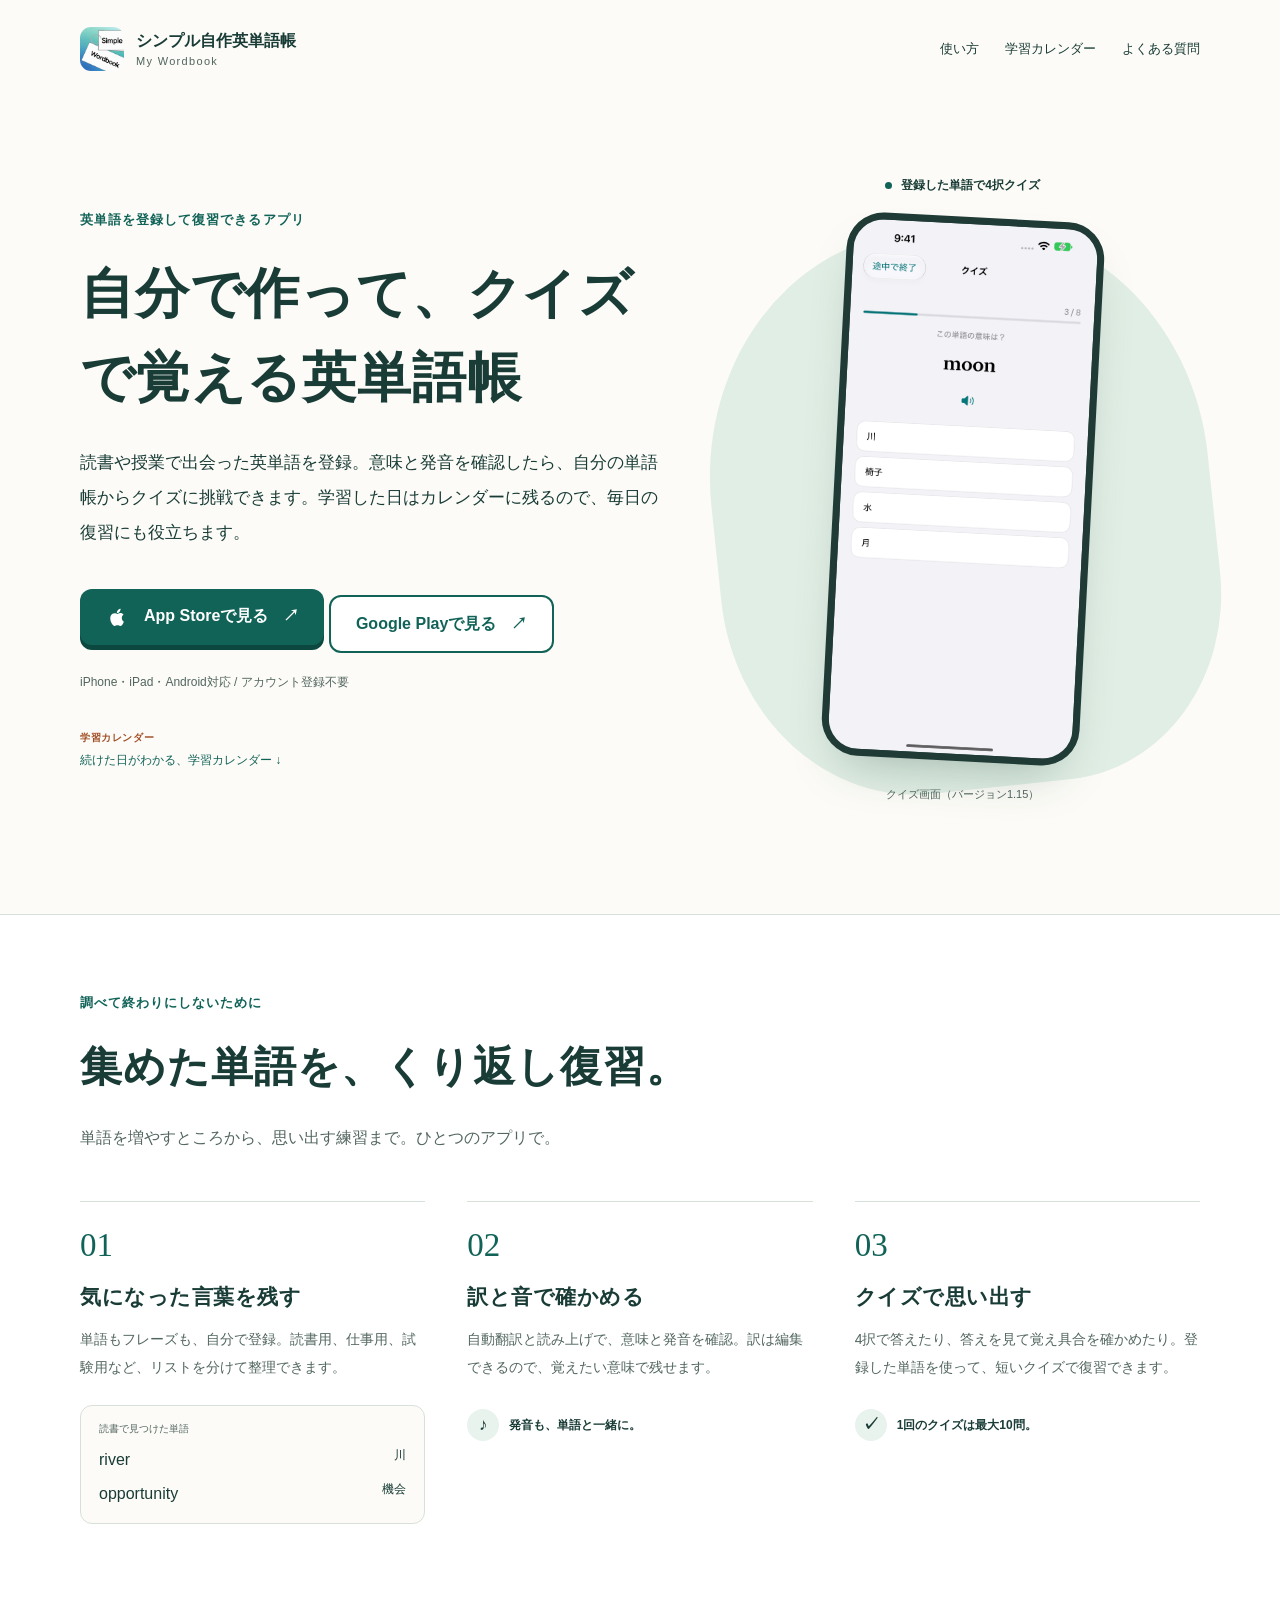
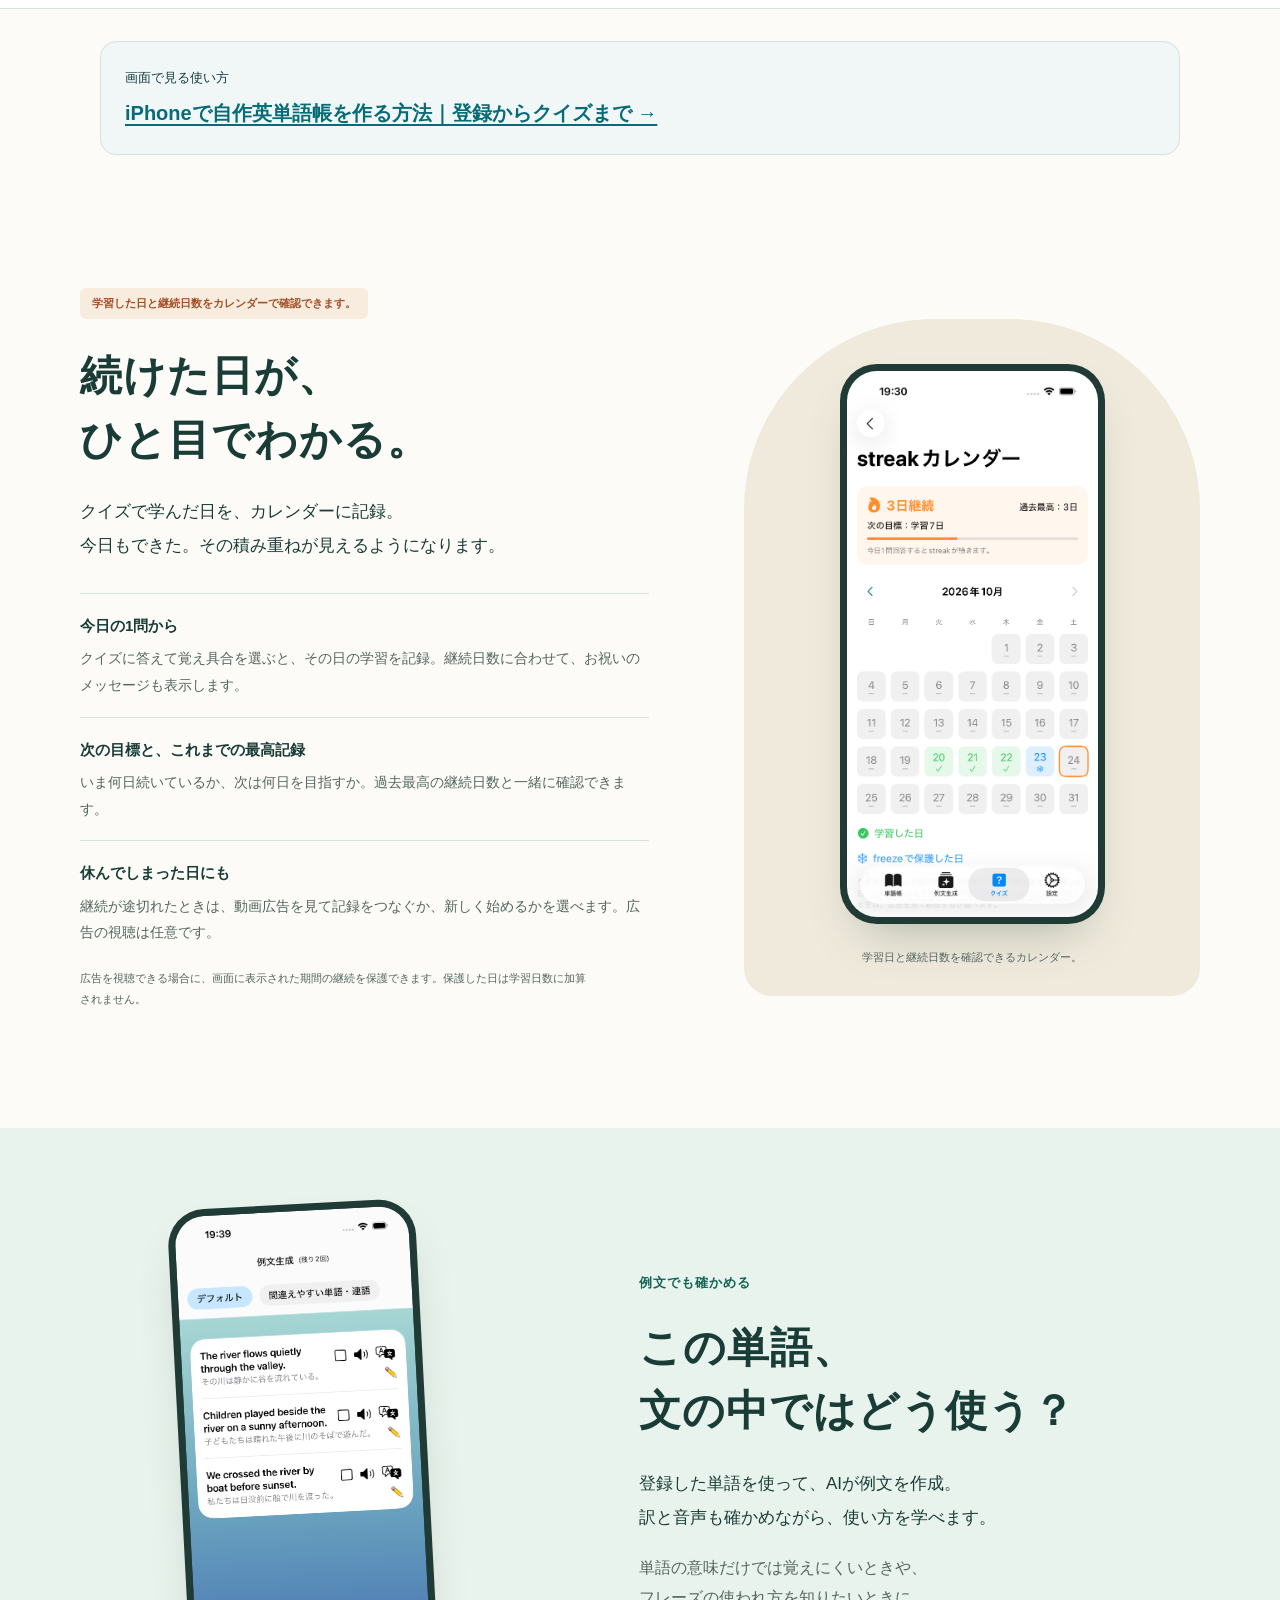
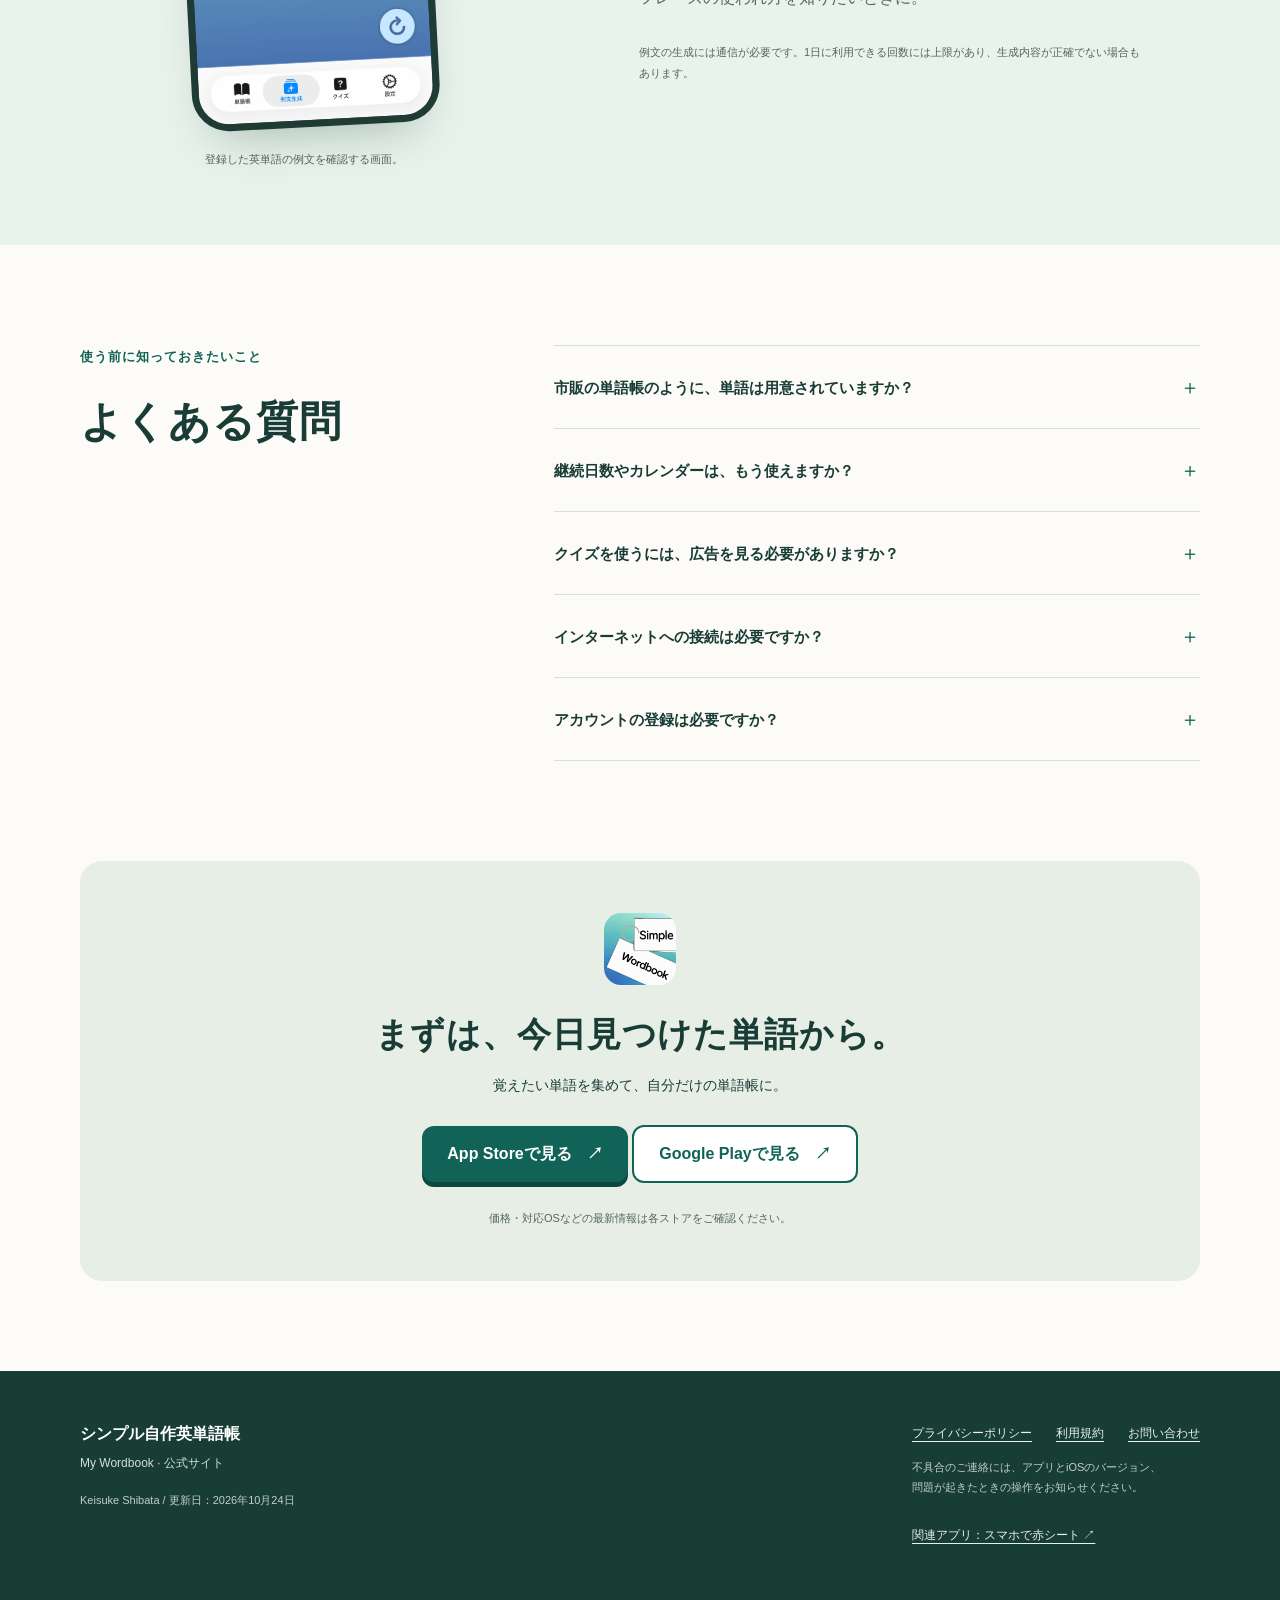
==== commit 75480e83: "Space the Google Play button below the App Store button Co-Authored-By: Claude Opus 5.5 <noreply@ant" ====
--- a/index.html
+++ b/index.html
@@ -17,7 +17,7 @@
   <meta name="twitter:card" content="summary">
   <meta name="apple-itunes-app" content="app-id=6738002889">
   <link rel="icon" href="assets/app-icon.png">
-  <link rel="stylesheet" href="site.css?v=20261125">
+  <link rel="stylesheet" href="site.css?v=20261125b">
   <script type="application/ld+json">{"@context": "https://schema.org", "@type": "SoftwareApplication", "name": "シンプル自作英単語帳", "applicationCategory": "EducationalApplication", "description": "iPhoneで自分だけの英単語帳を作成。意味と発音を確認し、4択クイズや単語カードで復習できます。学習カレンダーで続けた日も確認できます。", "url": "https://shiba6v.github.io/mywordbook-page/index.html", "downloadUrl": "https://apps.apple.com/jp/app/id6738002889", "operatingSystem": "iOS 16.0以降、Android", "image": "https://shiba6v.github.io/mywordbook-page/assets/app-icon.png", "inLanguage": "ja", "author": {"@type": "Person", "name": "Keisuke Shibata"}}</script>
 <style id="web-guide-link-style">.web-guide-link{box-sizing:border-box;max-width:1080px;margin:32px auto;padding:24px;border:1px solid #d4e1e2;border-radius:16px;background:#f1f7f7;color:#173b41}.web-guide-link p{font-size:13px;margin:0 0 6px}.web-guide-link a{font-size:20px;font-weight:700;line-height:1.6;color:#086b78;text-decoration:underline;text-underline-offset:4px}@media(max-width:700px){.web-guide-link{margin:24px 18px;padding:20px}}</style></head>
 <body>
--- a/site.css
+++ b/site.css
@@ -7,3 +7,4 @@
 @media(prefers-reduced-motion:reduce){html{scroll-behavior:auto}.button:hover{transform:none}}
 
 .button-play{background:white;color:var(--green)!important;border:2px solid var(--green);box-shadow:none}.button-play:hover{background:#eef5f3}
+.button-play{margin-top:14px}
